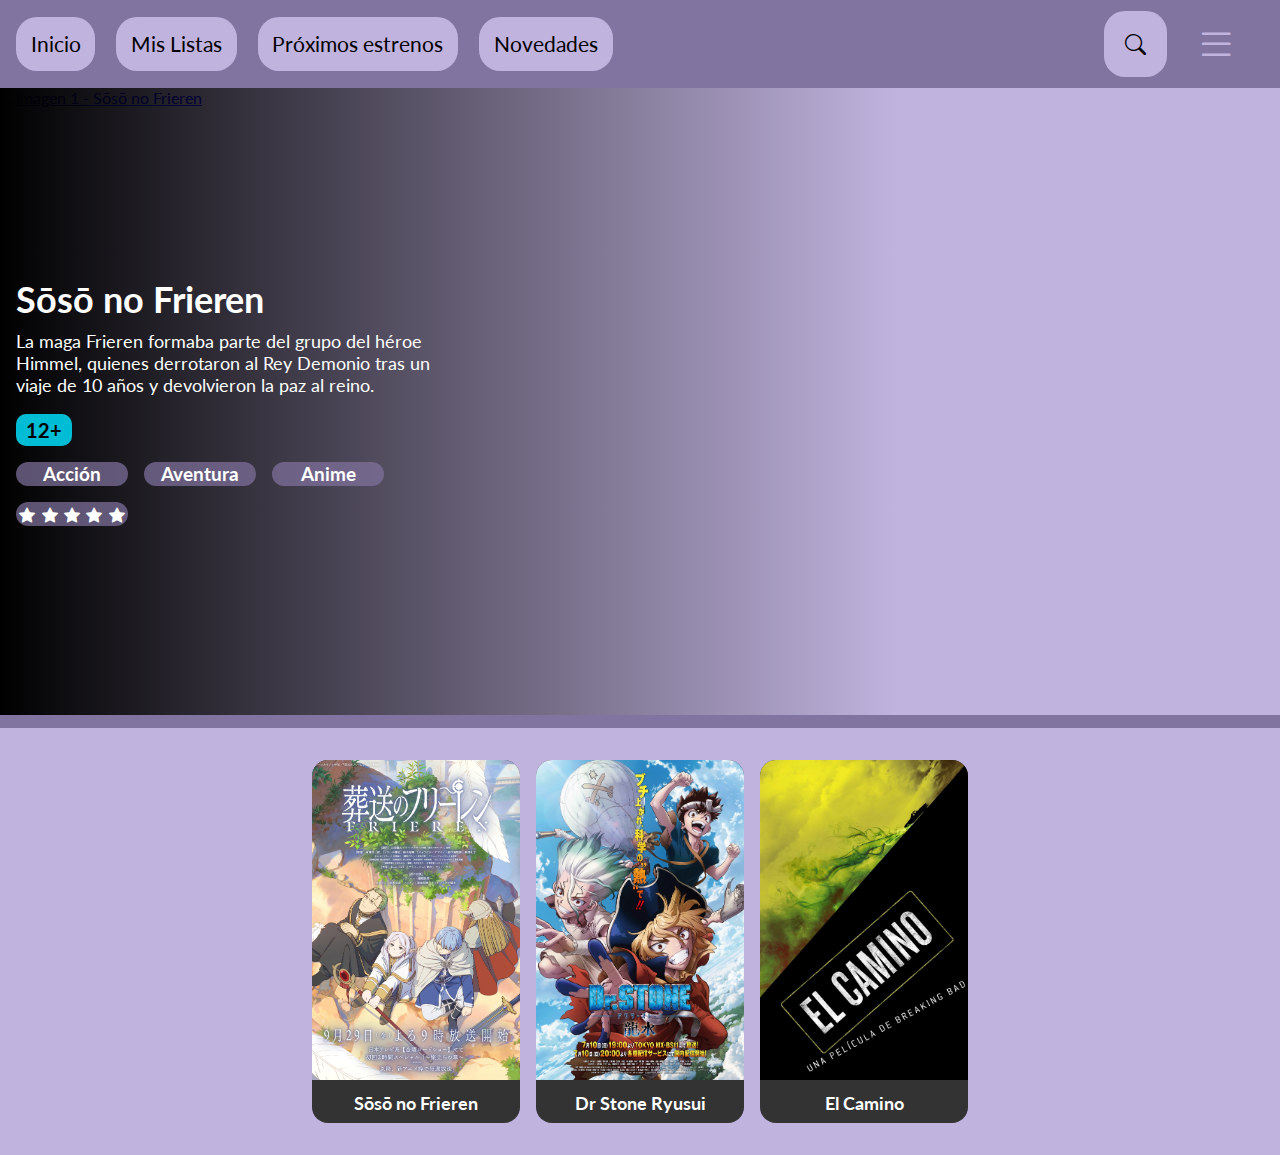
==== index.html @ fdce342e "Ajustes en index y su css. Agregado apartado de info en Detalle" ====
<!DOCTYPE html>
<html lang="en">

<head>
  <meta charset="UTF-8">
  <meta name="viewport" content="width=device-width, initial-scale=1.0">
  <title>AnimePage</title>
  <link rel="stylesheet" type="text/css" href="./css/stylesheet.css" />
  <link rel="preconnect" href="https://fonts.googleapis.com">
  <link rel="preconnect" href="https://fonts.gstatic.com" crossorigin>
  <link
    href="https://fonts.googleapis.com/css2?family=Lato:ital,wght@0,100;0,300;0,400;0,700;0,900;1,100;1,300;1,400;1,700;1,900&display=swap"
    rel="stylesheet">
  <link rel="stylesheet" href="https://cdn.jsdelivr.net/npm/bootstrap-icons@1.11.3/font/bootstrap-icons.min.css">
</head>

<body>
  <header class="borde">
    <section class="Estructura-nav">
      <nav class="nav1">
        <ul>
          <img src="./img/filmakin.png" alt="Logo" class="nav-logo display_icons">
          <li class="display"><a href="./index.html">Inicio</a></li>
          <li class="display"><a href="#">Mis Listas</a></li>
          <li class="display"><a href="#">Próximos estrenos</a></li>
          <li class="display"><a href="#">Novedades</a></li>
          <i class="bi bi-house display_icons"><a href="./index.html"></a></i>
          <i class="bi bi-bookmark-heart-fill display_icons"><a href="#"></a></i>
          <i class="bi bi-calendar-fill display_icons"><a href="#"></a></i>
          <i class="bi bi-bell-fill display_icons"><a href="#"></a></i>
        </ul>
      </nav>
      <nav class="nav2">
        <span class="contenedor-busqueda">
          <button class="display"><i class="bi bi-search"></i></button>
          <input type="search" placeholder="Buscar..." class="dispay">
        </span>
        <div class="menu_desplegable display">
          <button><i class="bi bi-list display"></i></button>
          <ul class="menu_accion">
            <li><a href="./configuracion.html" class="items">Cerrar Sesión</a></li>
          </ul>
        </div>
      </nav>
    </section>
  </header>
  
  <main class="hero">
    <div class="carrusel-contenedor">
      <div class="carrusel">
        <div class="carrusel-objeto">
          <a href="./detalle.html">
            <img src="./img/frieren.jpeg" alt="Imagen 1 - Sōsō no Frieren">
            <div class="carrusel-texto">
              <h2>Sōsō no Frieren</h2>
              <p>La maga Frieren formaba parte del grupo del héroe Himmel, quienes derrotaron al Rey Demonio tras un
                viaje de 10 años y devolvieron la paz al reino.</p>
              <div class="plus_12">
                <h3>12+</h3>
              </div>
              <div class="categoria-bordes">
                <div class="categoria">
                  <h3>Acción</h3>
                </div>
                <div class="categoria">
                  <h3>Aventura</h3>
                </div>
                <div class="categoria">
                  <h3>Anime</h3>
                </div>
              </div>
              <div class="puntaje-bordes">
                <div class="puntaje">
                  <i class="bi bi-star-fill"></i>
                  <i class="bi bi-star-fill"></i>
                  <i class="bi bi-star-fill"></i>
                  <i class="bi bi-star-fill"></i>
                  <i class="bi bi-star-fill"></i>
                </div>
              </div>
            </div>
          </a> 
        </div>
        <div class="carrusel-objeto">
          <img src="./img/drstoneryusui.png" alt="Imagen 2 - Dr Stone Ryusui">
          <div class="carrusel-texto">
            <h2>Dr Stone</h2>
            <p>Tras todo lo ocurrido Senku tiene claro su nuevo objetivo: descubrir qué fue lo que generó el rayo que convirtió a la humanidad en piedra. 
              Para ello tiene que viajar al otro lado del planeta, y con los medios de la nueva era de piedra, solo puede hacerlo con barco. 
              Es hora de buscar a un buen navegante que pueda llevarles hasta su destino.</p>
            <div class="plus_12">
              <h3>12+</h3>
            </div>
            <div class="categoria-bordes">
              <div class="categoria">
                <h3>Comedia</h3>
              </div>
              <div class="categoria">
                <h3>Aventura</h3>
              </div>
              <div class="categoria">
                <h3>Anime</h3>
              </div>
            </div>
            <div class="puntaje-bordes">
              <div class="puntaje">
                <i class="bi bi-star-fill"></i>
                <i class="bi bi-star-fill"></i>
                <i class="bi bi-star-fill"></i>
                <i class="bi bi-star-fill"></i>
                <i class="bi bi-star-fill"></i>
              </div>
            </div>
          </div>
        </div>
        <div class="carrusel-objeto">
          <img src="./img/elcamino.jpg" alt="Imagen 3 - El Camino">
          <div class="carrusel-texto">
            <h2>Breaking Bad: El Camino</h2>
            <p>Un profesor de química con cáncer terminal se asocia con un exalumno suyo para fabricar y vender
              metanfetamina a fin de que su familia no pase apuros económicos.</p>
            <div class="plus_18">
              <h3>18+</h3>
            </div>
            <div class="categoria-bordes">
              <div class="categoria">
                <h3>Acción</h3>
              </div>
              <div class="categoria">
                <h3>Aventura</h3>
              </div>
              <div class="categoria">
                <h3>Drama</h3>
              </div>
            </div>
            <div class="puntaje-bordes">
              <div class="puntaje">
                <i class="bi bi-star-fill"></i>
                <i class="bi bi-star-fill"></i>
                <i class="bi bi-star-fill"></i>
                <i class="bi bi-star-fill"></i>
                <i class="bi bi-star-fill"></i>
              </div>
            </div>
          </div>
        </div>
      </div>
    </div>
  </main>

  <footer class="contenedor-principal">
    <div class="expositor-tarjetas">
      <div class="tarjeta">
        <img src="./img/Sōsō no Frieren Cartelera.png" alt="Sōsō no Frieren">
        <h3>Sōsō no Frieren</h3>
      </div>
      <div class="tarjeta">
        <img src="./img/drstoneryusuicartelera.png" alt="Dr Stone">
        <h3>Dr Stone Ryusui</h3>
      </div>
      <div class="tarjeta">
        <img src="./img/elcaminocartelera.png" alt="El Camino">
        <h3>El Camino</h3>
      </div>
    </div>
  </footer>

</body>

</html>
---- css/stylesheet.css ----
@import url('https://fonts.googleapis.com/css2?family=Lato:ital,wght@0,100;0,300;0,400;0,700;0,900;1,100;1,300;1,400;1,700;1,900&display=swap');

* {
  font-family: "Lato", Arial, Helvetica, sans-serif;
  padding: 0;
  margin: 0;
  box-sizing: border-box;
}

input:focus {
  outline: none;
}

body {
  background-color: #8174A0;
  width: 100%;
}

.display {
  display: all;
}

.display_icons {
  display: none;
}

/*NAVEGADOR*/
nav {
  font-size: 21px;
  display: flex;
  align-items: center;
  justify-content: start;
  width: 100%;
  padding-top: 0.5em;
  padding-bottom: 0.5em;
}

nav div {
  display: flex;
  gap: 0.6em;
}

ul {
  list-style-type: none;
  overflow: hidden;
}

li a {
  border-radius: 1em;
  display: block;
  text-decoration: none;
  color: black;
}

li:hover {
  background-color: #534b67;
}

nav li,
nav span {
  padding: 0.7em;
  background-color: #c0b3de;
  border-radius: 1em;
}

nav span>input {
  font-size: 1em;
  background-color: transparent;
  border: none;
}

nav i {
  font-size: 2em;
  color: #c0b3de;
}

nav span i {
  font-size: 1em;
  color: black;
}

/*SECCIÓN HERO ASIDE*/
section {
  display: flex;
  width: 100%;
}

/* Modelo Grande (Para monitores) */
@media (min-width: 1024px) {

  .contenedor-busqueda {
    display: flex;
    align-items: center;
    width: 3em;
    border-radius: 1em;
    overflow: hidden;
    transition: width 0.4s ease-in-out;
  }

  .contenedor-busqueda:focus-within {
    width: 15em;
  }

  /*Bordes de pagina web*/
  .borde {
    width: 100%;
    padding-left: 1em;
    padding-right: 1em;
  }

  /*Estructura del Nav*/
  .Estructura-nav {
    display: flex;
  }

  .nav-logo {
    height: 3em;
    /* Ajusta la altura según sea necesario */
    margin-right: 0.5em;
    /* Espacio entre la imagen y los enlaces */
    border-radius: 1em;
    /* Bordes curvados para que coincida con los enlaces */
    background-color: rgb(94, 87, 109, 70%);
    /* Fondo para que coincida con los enlaces */
    padding: 0.2em;
    /* Espacio alrededor de la imagen */
    box-shadow: 0 0 5px rgba(0, 0, 0, 0.1);
    /* Sombra para que coincida con los enlaces */
  }

  .nav1 {
    align-items: center;
  }

  .nav1 ul {
    display: flex;
    align-items: center;
    gap: 1em;
  }

  .nav2 {
    justify-content: flex-end;
    gap: 1em;
  }

  .menu_desplegable {
    position: relative;
    display: inline-block;
  }

  /* Ocultar el menú por defecto */
  .menu_accion{
    display: none;
    position: absolute;
    background-color: #534b67;
    border: 1px solid #ccc;
    box-shadow: 0 4px 6px rgba(0, 0, 0, 0.1);
    z-index: 1000;
  }

  /* Mostrar el menú cuando el botón está en hover */
  .menu_desplegable:hover .menu_accion{
    display: block;
  }
  .items {
    display: flex;
    justify-content: center;
    color: black;
    text-decoration: none;
  }
  .bi-palette {
    color: black;
  }


  button {
    font-size: 1em;
    background-color: transparent;
    padding: 0.3em;
    border-radius: 0.5em;
    border: none;
    cursor: pointer;
    margin-right: 1em;
  }

  .hero {
    height: 40em;
  }

  /* Clasificación por edades */

  .plus_12 h3 {
    background-color: #00bcd4 !important;
    /* Aqua un poco más oscuro */
    color: #000;
    border-radius: 0.5em;
    /* Bordes curvados */
    padding: 0.2em 0.5em;
    /* Espacio alrededor del texto */
    display: inline-block;
    /* Para que el fondo se ajuste al texto */
    font-size: clamp(14px, 2vw, 20px);
    /* Texto responsive */
  }

  .plus_18 h3 {
    background-color: #ff0000 !important;
    /* Rojo */
    color: #000;
    border-radius: 0.5em;
    /* Bordes curvados */
    padding: 0.2em 0.5em;
    /* Espacio alrededor del texto */
    display: inline-block;
    /* Para que el fondo se ajuste al texto */
    font-size: clamp(14px, 2vw, 20px);
    /* Texto responsive */
  }

  /* Puntaje en estrellas */
  .puntaje {
    display: flex;
    width: 7em;
    height: 1.5em;
    background-color: rgb(129, 116, 160, 70%);
    justify-content: space-around;
    border-radius: 1em;
    align-items: center;
  }

  .puntaje-bordes {
    padding-top: 1em;
  }

  /* Categorias */

  .categoria {
    display: flex;
    width: 7em;
    height: 1.5em;
    background-color: rgb(129, 116, 160, 70%);
    justify-content: space-around;
    border-radius: 1em;
    align-items: center;
  }

  .categoria-bordes {
    display: flex;
    justify-content: flex-start;
    /* Alinea los elementos al inicio */
    flex-wrap: wrap;
    /* Permite que los elementos se envuelvan a la siguiente línea */
    gap: 1em;
    /* Aumenta el espacio entre los elementos */
    padding-top: 1em;
    width: 25em;
  }

  /* Contenedor del carrusel */
  .carrusel-contenedor {
    width: 100%;
    height: 98%;
    /* Altura del carrusel (ajusta según tus necesidades) */
    overflow: hidden;
    position: relative;
    margin-bottom: 1em;
  }

  .carrusel {
    display: flex;
    position: relative;
    width: 100%;
    /* Ajusta según el número de elementos */
    height: 100%;
    animation: slide 20s infinite;
    /* Duración de la animación */
  }

  .carrusel-objeto {
    flex: 0 0 100%;
    /* Ajusta para mostrar un elemento a la vez */
    width: 100%;
    height: 100%;
    scroll-snap-align: start;
    position: relative;
    background-color: #c0b3de;
  }

  .carrusel-objeto img {
    width: 100%;
    height: 100%;
    object-fit: cover;
    display: block;
  }

  .carrusel-texto {
    position: absolute;
    top: 0;
    left: 0;
    width: 70%;
    height: 100%;
    background: linear-gradient(to right, rgba(0, 0, 0, 8), rgba(0, 0, 0, 0));
    color: white;
    padding: 1em;
    box-sizing: border-box;
    display: flex;
    flex-direction: column;
    justify-content: center;
  }

  .carrusel-texto h2 {
    margin: 0;
    font-size: clamp(20px, 5vw, 36px);
    /* Texto responsive */
  }

  .carrusel-texto p {
    padding-bottom: 1em;
    margin: 0.5em 0 0;
    font-size: clamp(14px, 3vw, 18px);
    /* Texto responsive */
    word-wrap: break-word;
    /* Permite que las palabras largas se dividan */
    text-align: left;
    width: 100%;
    max-width: 50%;
    /* Ajusta el ancho máximo del párrafo */
  }

  /* Animación del carrusel */
  @keyframes slide {
    0% {
      transform: translateX(0%);
    }

    25% {
      transform: translateX(0%);
    }

    33.33% {
      transform: translateX(-100%);
    }

    58.33% {
      transform: translateX(-100%);
    }

    66.66% {
      transform: translateX(-200%);
    }

    91.66% {
      transform: translateX(-200%);
    }

    100% {
      transform: translateX(0%);
    }
  }


  /* Sección de tarjetas */
  .contenedor-principal {
    display: flex;
    flex-direction: column;
    gap: 1em;
    padding: 1em;
    background-color: rgb(192, 179, 222);
    width: 100%;
  }

  .expositor-tarjetas {
    display: flex;
    flex-wrap: wrap;
    gap: 1em;
    padding: 1em;
    justify-content: center;
  }

  /* Estilos para las tarjetas */
  .tarjeta {
    width: 13em;
    background: #333;
    color: white;
    border-radius: 1em;
    overflow: hidden;
    text-align: center;
    transition: transform 0.3s ease;
  }

  .tarjeta img {
    width: 100%;
    height: 20em;
    object-fit: cover;
    /* Ajusta la imagen sin deformarla */
  }

  .tarjeta h3 {
    margin: 0.5em 0;
    font-size: 18px;
  }

  .tarjeta:hover {
    transform: scale(1.05);
    /* Efecto de hover */
  }

}


/* Modelo Mediano (Para tablets en horizontal) */

@media (max-width: 1024px) {

  /*Estructura del Nav*/
  .Estructura-nav {
    position: fixed;
    top: 0;
    left: 0;
    height: 100%;
    width: 3.8em;
    background-color: #8174A0;
    display: flex;
    flex-direction: column;
    align-items: center;
    padding: 0.5em;
    padding-left: 0, 5em;
  }

  .nav-logo {
    height: 3em;
    /* Ajusta la altura según sea necesario */
    margin-right: 0.5em;
    /* Espacio entre la imagen y los enlaces */
    border-radius: 1em;
    /* Bordes curvados para que coincida con los enlaces */
    background-color: rgb(94, 87, 109, 70%);
    /* Fondo para que coincida con los enlaces */
    padding: 0.2em;
    /* Espacio alrededor de la imagen */
    box-shadow: 0 0 5px rgba(0, 0, 0, 0.1);
    /* Sombra para que coincida con los enlaces */
  }

  /*Botones de barra de navegación*/
  /* Quita los botones */
  .display {
    display: none;
  }

  .contenedor-busqueda {
    display: none;
  }

  /* Muestra los iconos */
  .display_icons {
    display: block;
  }

  /* Quita el botón del logo */
  .display_icons:first-child {
    display: none;
  }

  .nav1 ul,
  .nav2 {
    display: flex;
    flex-direction: column;
    align-items: flex-start;
    gap: 1em;
  }

  .nav2 {
    display: flex;
    flex-direction: column;
    height: auto;
  }

  .hero {
    height: 40em;
  }

  /* Clasificación por edades */

  .plus_12 h3 {
    background-color: #00bcd4 !important;
    /* Aqua un poco más oscuro */
    color: #000;
    border-radius: 0.5em;
    /* Bordes curvados */
    padding: 0.2em 0.5em;
    /* Espacio alrededor del texto */
    display: inline-block;
    /* Para que el fondo se ajuste al texto */
    font-size: clamp(14px, 2vw, 20px);
    /* Texto responsive */
  }

  .plus_18 h3 {
    background-color: #ff0000 !important;
    /* Rojo */
    color: #000;
    border-radius: 0.5em;
    /* Bordes curvados */
    padding: 0.2em 0.5em;
    /* Espacio alrededor del texto */
    display: inline-block;
    /* Para que el fondo se ajuste al texto */
    font-size: clamp(14px, 2vw, 20px);
    /* Texto responsive */
  }

  /* Puntaje en estrellas */
  .puntaje {
    display: flex;
    width: 7em;
    height: 1.5em;
    background-color: rgb(129, 116, 160, 70%);
    justify-content: space-around;
    border-radius: 1em;
    align-items: center;
  }

  .puntaje-bordes {
    padding-top: 1em;
  }

  /* Categorias */

  .categoria {
    display: flex;
    width: 7em;
    height: 1.5em;
    background-color: rgb(129, 116, 160, 70%);
    justify-content: space-around;
    border-radius: 1em;
    align-items: center;
  }

  .categoria-bordes {
    display: flex;
    justify-content: flex-start;
    /* Alinea los elementos al inicio */
    flex-wrap: wrap;
    /* Permite que los elementos se envuelvan a la siguiente línea */
    gap: 1em;
    /* Aumenta el espacio entre los elementos */
    padding-top: 1em;
    width: 25em;
  }

  /* Contenedor del carrusel */
  .carrusel-contenedor {
    width: 95%;
    height: 100%;
    /* Altura del carrusel (ajusta según tus necesidades) */
    overflow: hidden;
    position: relative;
    margin-left: 3.8em;
  }

  .carrusel {
    display: flex;
    position: relative;
    width: 100%;
    /* Ajusta según el número de elementos */
    height: 100%;
    animation: slide 20s infinite;
    /* Duración de la animación */
  }

  .carrusel-objeto {
    flex: 0 0 100%;
    /* Ajusta para mostrar un elemento a la vez */
    width: 100%;
    height: 100%;
    scroll-snap-align: start;
    position: relative;
    background-color: #c0b3de;
  }

  .carrusel-objeto img {
    width: 100%;
    height: 100%;
    object-fit: cover;
    display: block;
  }

  .carrusel-texto {
    position: absolute;
    top: 0;
    left: 0;
    width: 70%;
    height: 100%;
    background: linear-gradient(to right, rgba(0, 0, 0, 8), rgba(0, 0, 0, 0));
    color: white;
    padding: 1em;
    box-sizing: border-box;
    display: flex;
    flex-direction: column;
    justify-content: center;
  }

  .carrusel-texto h2 {
    margin: 0;
    font-size: clamp(20px, 5vw, 36px);
    /* Texto responsive */
  }

  .carrusel-texto p {
    padding-bottom: 1em;
    margin: 0.5em 0 0;
    font-size: clamp(14px, 3vw, 18px);
    /* Texto responsive */
    word-wrap: break-word;
    /* Permite que las palabras largas se dividan */
    text-align: left;
    width: 100%;
    max-width: 50%;
    /* Ajusta el ancho máximo del párrafo */
  }

  /* Animación del carrusel */
  @keyframes slide {
    0% {
      transform: translateX(0%);
    }

    25% {
      transform: translateX(0%);
    }

    33.33% {
      transform: translateX(-100%);
    }

    58.33% {
      transform: translateX(-100%);
    }

    66.66% {
      transform: translateX(-200%);
    }

    91.66% {
      transform: translateX(-200%);
    }

    100% {
      transform: translateX(0%);
    }
  }


  /* Sección de tarjetas */
  .contenedor-principal {
    display: flex;
    flex-direction: column;
    gap: 1em;
    padding: 1em;
    background-color: rgb(192, 179, 222);
  }

  .expositor-tarjetas {
    display: flex;
    flex-wrap: wrap;
    gap: 1em;
    padding: 1em;
    justify-content: center;
  }

  /* Estilos para las tarjetas */
  .tarjeta {
    width: 13em;
    background: #333;
    color: white;
    border-radius: 1em;
    overflow: hidden;
    text-align: center;
    transition: transform 0.3s ease;
  }

  .tarjeta img {
    width: 100%;
    height: 20em;
    object-fit: cover;
    /* Ajusta la imagen sin deformarla */
  }

  .tarjeta h3 {
    margin: 0.5em 0;
    font-size: 18px;
  }

  .tarjeta:hover {
    transform: scale(1.05);
    /* Efecto de hover */
  }

}

/* Modelo Normal (Para tablets en vertical) */

@media (max-width: 768px) {

  .borde {
    width: 100%;
    padding-left: 1em;
    padding-right: 1em;
  }

  /*Estructura del Nav*/
  .Estructura-nav {
    position: relative;
    width: 100%;
    display: flex;
    flex-direction: column;
  }

  .contenedor-busqueda {
    display: flex;
    align-items: center;
    width: 3em;
    border-radius: 1em;
    overflow: hidden;
    transition: width 0.4s ease-in-out;
  }

  .contenedor-busqueda:focus-within {
    width: 15em;
  }

  button {
    font-size: 1em;
    background-color: #534b6774;
    padding: 0.4em;
    border-radius: 0.5em;
    border: none;
    cursor: pointer;
    margin-right: 1em;
  }

  .nav-logo {
    height: 3em;
    /* Ajusta la altura según sea necesario */
    margin-right: 0.5em;
    /* Espacio entre la imagen y los enlaces */
    border-radius: 1em;
    /* Bordes curvados para que coincida con los enlaces */
    background-color: rgb(94, 87, 109, 70%);
    /* Fondo para que coincida con los enlaces */
    padding: 0.2em;
    /* Espacio alrededor de la imagen */
    box-shadow: 0 0 5px rgba(0, 0, 0, 0.1);
    /* Sombra para que coincida con los enlaces */
  }

  .nav1 {
    position: fixed;
    bottom: 0;
    left: 0;
    width: 100%;
    background-color: #8174A0;
    z-index: 1000;
    display: flex;
    justify-content: start;
    padding: 0.5em 0;
  }

  .nav1 ul {
    display: flex;
    flex-direction: row;
    margin-left: 1em;
  }

  .nav2 {
    position: fixed;
    top: 0;
    left: 0;
    width: 100%;
    background-color: #8174A0;
    z-index: 1000;
    display: flex;
    flex-direction: row;
    justify-content: start;
    padding: 0.5em 0;
  }

  .nav2 span {
    display: flex;
    align-items: center;
  }
  .menu_desplegable {
    position: relative;
    display: inline-block;
  }

  /* Ocultar el menú por defecto */
  .menu_accion{
    display: none;
    position: absolute;
    background-color: #534b67;
    border: 1px solid #ccc;
    box-shadow: 0 4px 6px rgba(0, 0, 0, 0.1);
    z-index: 1000;
  }

  /* Mostrar el menú cuando el botón está en hover o foco */
  .menu_desplegable:hover .menu_accion{
    display: block;
  }
  .items {
    display: flex;
    justify-content: center;
    color: black;
    text-decoration: none;
  }
  .bi-palette {
    color: black;
  }

  .items:hover {
    color: white;
  }

  /* Ajuste de márgenes para evitar solapamientos */
  .hero,
  .contenedor-principal {
    margin-top: 0em;
    /* Ajustar según altura de nav2 */
    margin-bottom: 0em;
    /* Ajustar según altura de nav1 */
  }

  /* Añade los botones Inicio y Mis Listas */
  .display:nth-child(2) {
    display: block;
  }

  .display:nth-child(3) {
    display: block;
  }

  /* Deshabilita todos los iconos */
  .display_icons {
    display: none;
  }

  /* Se muestra el buscador */
  .nav2 .display {
    display: block;
  }

  /* Cambiar orden de buscador y hamburger list */
  .nav2>span {
    order: 1;
  }

  /* Clasificación por edades */

  .plus_12 h3 {
    background-color: #00bcd4 !important;
    /* Aqua un poco más oscuro */
    color: #000;
    border-radius: 0.5em;
    /* Bordes curvados */
    padding: 0.2em 0.5em;
    /* Espacio alrededor del texto */
    display: inline-block;
    /* Para que el fondo se ajuste al texto */
    font-size: clamp(14px, 2vw, 20px);
    /* Texto responsive */
  }

  .plus_18 h3 {
    background-color: #ff0000 !important;
    /* Rojo */
    color: #000;
    border-radius: 0.5em;
    /* Bordes curvados */
    padding: 0.2em 0.5em;
    /* Espacio alrededor del texto */
    display: inline-block;
    /* Para que el fondo se ajuste al texto */
    font-size: clamp(14px, 2vw, 20px);
    /* Texto responsive */
  }

  /* Puntaje en estrellas */
  .puntaje {
    display: flex;
    width: 7em;
    height: 1.5em;
    background-color: rgb(129, 116, 160, 70%);
    justify-content: space-around;
    border-radius: 1em;
    align-items: center;
  }

  .puntaje-bordes {
    padding-top: 1em;
  }

  /* Categorias */

  .categoria {
    display: flex;
    width: 7em;
    height: 1.5em;
    background-color: rgb(129, 116, 160, 70%);
    justify-content: space-around;
    border-radius: 1em;
    align-items: center;
  }

  .categoria-bordes {
    display: flex;
    justify-content: flex-start;
    /* Alinea los elementos al inicio */
    flex-wrap: wrap;
    /* Permite que los elementos se envuelvan a la siguiente línea */
    gap: 1em;
    /* Aumenta el espacio entre los elementos */
    padding-top: 1em;
    width: 25em;
  }

  /* Contenedor del carrusel */
  .carrusel-contenedor {
    width: 100%;
    height: 100%;
    /* Altura del carrusel (ajusta según tus necesidades) */
    overflow: hidden;
    position: relative;
    margin-left: 0em;
  }

  .carrusel {
    display: flex;
    position: relative;
    width: 100%;
    /* Ajusta según el número de elementos */
    height: 100%;
    animation: slide 20s infinite;
    /* Duración de la animación */
  }

  .carrusel-objeto {
    flex: 0 0 100%;
    /* Ajusta para mostrar un elemento a la vez */
    width: 100%;
    height: 100%;
    scroll-snap-align: start;
    position: relative;
    background-color: #c0b3de;
  }

  .carrusel-objeto img {
    width: 100%;
    height: 100%;
    object-fit: cover;
    display: block;
  }

  .carrusel-texto {
    position: absolute;
    top: 0;
    left: 0;
    width: 70%;
    height: 100%;
    background: linear-gradient(to right, rgba(0, 0, 0, 8), rgba(0, 0, 0, 0));
    color: white;
    padding: 1em;
    box-sizing: border-box;
    display: flex;
    flex-direction: column;
    justify-content: center;
  }

  .carrusel-texto h2 {
    margin: 0;
    font-size: clamp(20px, 5vw, 36px);
    /* Texto responsive */
  }

  .carrusel-texto p {
    padding-bottom: 1em;
    margin: 0.5em 0 0;
    font-size: clamp(14px, 3vw, 18px);
    /* Texto responsive */
    word-wrap: break-word;
    /* Permite que las palabras largas se dividan */
    text-align: left;
    width: 100%;
    max-width: 50%;
    /* Ajusta el ancho máximo del párrafo */
  }

  /* Animación del carrusel */
  @keyframes slide {
    0% {
      transform: translateX(0%);
    }

    25% {
      transform: translateX(0%);
    }

    33.33% {
      transform: translateX(-100%);
    }

    58.33% {
      transform: translateX(-100%);
    }

    66.66% {
      transform: translateX(-200%);
    }

    91.66% {
      transform: translateX(-200%);
    }

    100% {
      transform: translateX(0%);
    }
  }


  /* Sección de tarjetas */
  .contenedor-principal {
    display: flex;
    flex-direction: column;
    gap: 1em;
    padding: 1em;
    background-color: rgb(192, 179, 222);
  }

  .expositor-tarjetas {
    display: flex;
    flex-wrap: wrap;
    gap: 1em;
    padding: 1em;
    justify-content: center;
  }

  /* Estilos para las tarjetas */
  .tarjeta {
    width: 13em;
    background: #333;
    color: white;
    border-radius: 1em;
    overflow: hidden;
    text-align: center;
    transition: transform 0.3s ease;
  }

  .tarjeta img {
    width: 100%;
    height: 20em;
    object-fit: cover;
    /* Ajusta la imagen sin deformarla */
  }

  .tarjeta h3 {
    margin: 0.5em 0;
    font-size: 18px;
  }

  .tarjeta:hover {
    transform: scale(1.05);
    /* Efecto de hover */
  }

}

/* Modelo Compacto (Para moviles) */

@media (max-width: 480px) {

  .borde {
    width: 100%;
    padding-left: 0em;
    padding-right: 0em;
    padding-top: 0em;
  }

  nav {
    padding: 1em;
  }

  .display {
    display: none;
  }

  .Estructura-nav>.nav1 {
    display: none;
  }

  .nav2 {
    position: fixed;
    bottom: 0%;
    left: 0;
    top: auto;
    height: auto;
    width: 100%;
    z-index: 1000;
    display: flex;
    padding: 0.5em 0;
  }

  .bajar_menu {
    bottom: 100%;
  }

  /* Sección de tarjetas */
  .contenedor-principal {
    display: flex;
    flex-direction: column;
    gap: 0.6em;
    padding: 1em;
    background-color: rgb(192, 179, 222);
  }

  .expositor-tarjetas {
    display: flex;
    flex-wrap: wrap;
    gap: 1em;
    padding: 1em;
    justify-content: center;
  }

  /* Estilos para las tarjetas */
  .tarjeta {
    width: 10em;
    background: #333;
    color: white;
    border-radius: 1em;
    overflow: hidden;
    text-align: center;
    transition: transform 0.3s ease;
  }

  .tarjeta img {
    width: 100%;
    height: 12em;
    object-fit: cover;
    /* Ajusta la imagen sin deformarla */
  }

  .tarjeta h3 {
    margin: 0.5em 0;
    font-size: 18px;
  }
}
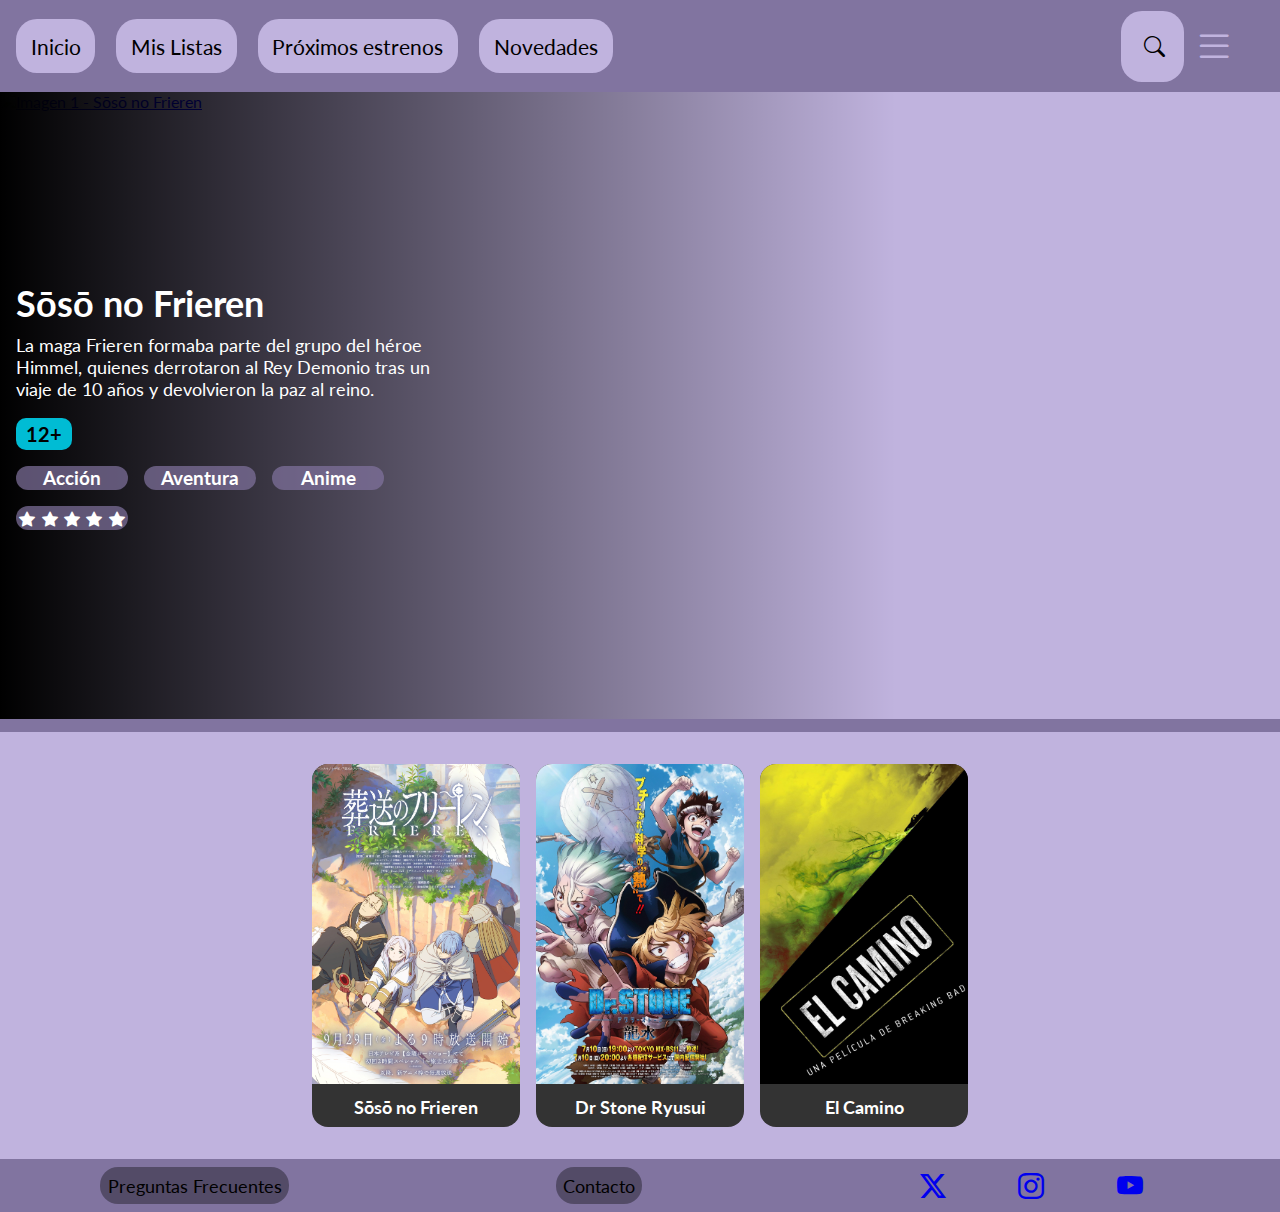
==== commit 7483832f: "Color en variables aplicado, ajustes en tamaños de tarjetas y footer añadido" ====
--- a/index.html
+++ b/index.html
@@ -12,6 +12,7 @@
     href="https://fonts.googleapis.com/css2?family=Lato:ital,wght@0,100;0,300;0,400;0,700;0,900;1,100;1,300;1,400;1,700;1,900&display=swap"
     rel="stylesheet">
   <link rel="stylesheet" href="https://cdn.jsdelivr.net/npm/bootstrap-icons@1.11.3/font/bootstrap-icons.min.css">
+  <link rel="stylesheet" href="./css/color_define.css">
 </head>
 
 <body>
@@ -39,12 +40,13 @@
           <button><i class="bi bi-list display"></i></button>
           <ul class="menu_accion">
             <li><a href="./configuracion.html" class="items">Cerrar Sesión</a></li>
+            </li>
           </ul>
         </div>
       </nav>
     </section>
   </header>
-  
+
   <main class="hero">
     <div class="carrusel-contenedor">
       <div class="carrusel">
@@ -79,14 +81,16 @@
                 </div>
               </div>
             </div>
-          </a> 
+          </a>
         </div>
         <div class="carrusel-objeto">
           <img src="./img/drstoneryusui.png" alt="Imagen 2 - Dr Stone Ryusui">
           <div class="carrusel-texto">
             <h2>Dr Stone</h2>
-            <p>Tras todo lo ocurrido Senku tiene claro su nuevo objetivo: descubrir qué fue lo que generó el rayo que convirtió a la humanidad en piedra. 
-              Para ello tiene que viajar al otro lado del planeta, y con los medios de la nueva era de piedra, solo puede hacerlo con barco. 
+            <p>Tras todo lo ocurrido Senku tiene claro su nuevo objetivo: descubrir qué fue lo que generó el rayo que
+              convirtió a la humanidad en piedra.
+              Para ello tiene que viajar al otro lado del planeta, y con los medios de la nueva era de piedra, solo
+              puede hacerlo con barco.
               Es hora de buscar a un buen navegante que pueda llevarles hasta su destino.</p>
             <div class="plus_12">
               <h3>12+</h3>
@@ -148,7 +152,7 @@
     </div>
   </main>
 
-  <footer class="contenedor-principal">
+  <section class="contenedor-principal">
     <div class="expositor-tarjetas">
       <div class="tarjeta">
         <img src="./img/Sōsō no Frieren Cartelera.png" alt="Sōsō no Frieren">
@@ -163,8 +167,28 @@
         <h3>El Camino</h3>
       </div>
     </div>
+  </section>
+  <footer class="pie">
+    <div>
+      <button class="info" >Preguntas Frecuentes</button>
+    </div>
+    <div>
+      <button  class="info">
+        Contacto
+      </button>
+    </div>
+    <div class="redes">
+      <div>
+        <button><a href="https://x.com/?lang=es"><i class="bi bi-twitter-x"></i></a></button>
+      </div>
+      <div>
+        <button><a href="https://www.instagram.com/"><i class="bi bi-instagram"></i></a></button>
+      </div>
+      <div>
+        <button><a href="https://www.youtube.com"><i class="bi bi-youtube"></a></i></button>
+      </div>
+    </div>
   </footer>
-
 </body>
 
 </html>--- a/css/stylesheet.css
+++ b/css/stylesheet.css
@@ -12,7 +12,7 @@
 }
 
 body {
-  background-color: #8174A0;
+  background-color: var(--color_main);
   width: 100%;
 }
 
@@ -53,13 +53,13 @@
 }
 
 li:hover {
-  background-color: #534b67;
+  background-color: var(--color_mainDark);
 }
 
 nav li,
 nav span {
   padding: 0.7em;
-  background-color: #c0b3de;
+  background-color: var(--color_second);
   border-radius: 1em;
 }
 
@@ -71,7 +71,7 @@
 
 nav i {
   font-size: 2em;
-  color: #c0b3de;
+  color: var(--color_second);
 }
 
 nav span i {
@@ -85,6 +85,15 @@
   width: 100%;
 }
 
+.nav-logo {
+  height: 3em;
+  margin-right: 0.5em;
+  border-radius: 1em;
+  background-color: #5e576db3;
+  padding: 0.2em;
+  box-shadow: 0 0 5px rgba(0, 0, 0, 0.1);
+}
+
 /* Modelo Grande (Para monitores) */
 @media (min-width: 1024px) {
 
@@ -113,23 +122,9 @@
     display: flex;
   }
 
-  .nav-logo {
-    height: 3em;
-    /* Ajusta la altura según sea necesario */
-    margin-right: 0.5em;
-    /* Espacio entre la imagen y los enlaces */
-    border-radius: 1em;
-    /* Bordes curvados para que coincida con los enlaces */
-    background-color: rgb(94, 87, 109, 70%);
-    /* Fondo para que coincida con los enlaces */
-    padding: 0.2em;
-    /* Espacio alrededor de la imagen */
-    box-shadow: 0 0 5px rgba(0, 0, 0, 0.1);
-    /* Sombra para que coincida con los enlaces */
-  }
-
   .nav1 {
     align-items: center;
+    white-space: nowrap;
   }
 
   .nav1 ul {
@@ -140,7 +135,6 @@
 
   .nav2 {
     justify-content: flex-end;
-    gap: 1em;
   }
 
   .menu_desplegable {
@@ -149,25 +143,27 @@
   }
 
   /* Ocultar el menú por defecto */
-  .menu_accion{
+  .menu_accion {
     display: none;
     position: absolute;
-    background-color: #534b67;
+    background-color: var(--color_mainDark);
     border: 1px solid #ccc;
     box-shadow: 0 4px 6px rgba(0, 0, 0, 0.1);
     z-index: 1000;
   }
 
   /* Mostrar el menú cuando el botón está en hover */
-  .menu_desplegable:hover .menu_accion{
+  .menu_desplegable:hover .menu_accion {
     display: block;
   }
+
   .items {
     display: flex;
     justify-content: center;
     color: black;
     text-decoration: none;
   }
+
   .bi-palette {
     color: black;
   }
@@ -176,7 +172,7 @@
   button {
     font-size: 1em;
     background-color: transparent;
-    padding: 0.3em;
+    padding: 0.4em;
     border-radius: 0.5em;
     border: none;
     cursor: pointer;
@@ -190,29 +186,21 @@
   /* Clasificación por edades */
 
   .plus_12 h3 {
-    background-color: #00bcd4 !important;
-    /* Aqua un poco más oscuro */
-    color: #000;
+    background-color: var(--color_12) !important;
+    color: black;
     border-radius: 0.5em;
-    /* Bordes curvados */
     padding: 0.2em 0.5em;
-    /* Espacio alrededor del texto */
     display: inline-block;
-    /* Para que el fondo se ajuste al texto */
     font-size: clamp(14px, 2vw, 20px);
     /* Texto responsive */
   }
 
   .plus_18 h3 {
-    background-color: #ff0000 !important;
-    /* Rojo */
-    color: #000;
+    background-color: var(--color_18) !important;
+    color: black;
     border-radius: 0.5em;
-    /* Bordes curvados */
     padding: 0.2em 0.5em;
-    /* Espacio alrededor del texto */
     display: inline-block;
-    /* Para que el fondo se ajuste al texto */
     font-size: clamp(14px, 2vw, 20px);
     /* Texto responsive */
   }
@@ -222,7 +210,7 @@
     display: flex;
     width: 7em;
     height: 1.5em;
-    background-color: rgb(129, 116, 160, 70%);
+    background-color: var(--color_mainTrans);
     justify-content: space-around;
     border-radius: 1em;
     align-items: center;
@@ -238,7 +226,7 @@
     display: flex;
     width: 7em;
     height: 1.5em;
-    background-color: rgb(129, 116, 160, 70%);
+    background-color: var(--color_mainTrans);
     justify-content: space-around;
     border-radius: 1em;
     align-items: center;
@@ -247,11 +235,8 @@
   .categoria-bordes {
     display: flex;
     justify-content: flex-start;
-    /* Alinea los elementos al inicio */
     flex-wrap: wrap;
-    /* Permite que los elementos se envuelvan a la siguiente línea */
     gap: 1em;
-    /* Aumenta el espacio entre los elementos */
     padding-top: 1em;
     width: 25em;
   }
@@ -260,7 +245,6 @@
   .carrusel-contenedor {
     width: 100%;
     height: 98%;
-    /* Altura del carrusel (ajusta según tus necesidades) */
     overflow: hidden;
     position: relative;
     margin-bottom: 1em;
@@ -270,7 +254,6 @@
     display: flex;
     position: relative;
     width: 100%;
-    /* Ajusta según el número de elementos */
     height: 100%;
     animation: slide 20s infinite;
     /* Duración de la animación */
@@ -365,7 +348,7 @@
     flex-direction: column;
     gap: 1em;
     padding: 1em;
-    background-color: rgb(192, 179, 222);
+    background-color: var(--color_second);
     width: 100%;
   }
 
@@ -380,7 +363,7 @@
   /* Estilos para las tarjetas */
   .tarjeta {
     width: 13em;
-    background: #333;
+    background: var(--color_lightDark);
     color: white;
     border-radius: 1em;
     overflow: hidden;
@@ -405,8 +388,40 @@
     /* Efecto de hover */
   }
 
-}
-
+  .pie {
+    display: flex;
+    gap: 3em;
+    justify-content: space-around;
+    align-items: center;
+  }
+
+  .info {
+    font-size: 18px;
+    background-color: var(--color_mainDark);
+    border-radius: 1em;
+  }
+
+  .info:hover {
+    background-color: white;
+  }
+
+  .redes {
+    display: flex;
+    justify-content: center;
+    align-items: center;
+    font-size: 26px;
+    gap: 1em;
+    text-decoration: none;
+  }
+
+  .redes a:visited {
+    color: black;
+  }
+
+  .redes a:hover {
+    color: white;
+  }
+}
 
 /* Modelo Mediano (Para tablets en horizontal) */
 
@@ -427,20 +442,6 @@
     padding-left: 0, 5em;
   }
 
-  .nav-logo {
-    height: 3em;
-    /* Ajusta la altura según sea necesario */
-    margin-right: 0.5em;
-    /* Espacio entre la imagen y los enlaces */
-    border-radius: 1em;
-    /* Bordes curvados para que coincida con los enlaces */
-    background-color: rgb(94, 87, 109, 70%);
-    /* Fondo para que coincida con los enlaces */
-    padding: 0.2em;
-    /* Espacio alrededor de la imagen */
-    box-shadow: 0 0 5px rgba(0, 0, 0, 0.1);
-    /* Sombra para que coincida con los enlaces */
-  }
 
   /*Botones de barra de navegación*/
   /* Quita los botones */
@@ -483,31 +484,21 @@
   /* Clasificación por edades */
 
   .plus_12 h3 {
-    background-color: #00bcd4 !important;
-    /* Aqua un poco más oscuro */
-    color: #000;
+    background-color: var(--color_12) !important;
+    color: black;
     border-radius: 0.5em;
-    /* Bordes curvados */
     padding: 0.2em 0.5em;
-    /* Espacio alrededor del texto */
     display: inline-block;
-    /* Para que el fondo se ajuste al texto */
     font-size: clamp(14px, 2vw, 20px);
-    /* Texto responsive */
   }
 
   .plus_18 h3 {
-    background-color: #ff0000 !important;
-    /* Rojo */
-    color: #000;
+    background-color: var(--color_18) !important;
+    color: black;
     border-radius: 0.5em;
-    /* Bordes curvados */
     padding: 0.2em 0.5em;
-    /* Espacio alrededor del texto */
     display: inline-block;
-    /* Para que el fondo se ajuste al texto */
     font-size: clamp(14px, 2vw, 20px);
-    /* Texto responsive */
   }
 
   /* Puntaje en estrellas */
@@ -515,7 +506,7 @@
     display: flex;
     width: 7em;
     height: 1.5em;
-    background-color: rgb(129, 116, 160, 70%);
+    background-color: var(--color_mainTrans);
     justify-content: space-around;
     border-radius: 1em;
     align-items: center;
@@ -525,26 +516,23 @@
     padding-top: 1em;
   }
 
-  /* Categorias */
-
+  /* Categorias de las películas y series, ranking, tipo de contenido, etc */
   .categoria {
     display: flex;
     width: 7em;
     height: 1.5em;
-    background-color: rgb(129, 116, 160, 70%);
+    background-color: var(--color_mainTrans);
     justify-content: space-around;
     border-radius: 1em;
     align-items: center;
   }
 
+  /* Espaciados de las categorías de las series/películas */
   .categoria-bordes {
     display: flex;
     justify-content: flex-start;
-    /* Alinea los elementos al inicio */
     flex-wrap: wrap;
-    /* Permite que los elementos se envuelvan a la siguiente línea */
     gap: 1em;
-    /* Aumenta el espacio entre los elementos */
     padding-top: 1em;
     width: 25em;
   }
@@ -553,7 +541,6 @@
   .carrusel-contenedor {
     width: 95%;
     height: 100%;
-    /* Altura del carrusel (ajusta según tus necesidades) */
     overflow: hidden;
     position: relative;
     margin-left: 3.8em;
@@ -563,20 +550,19 @@
     display: flex;
     position: relative;
     width: 100%;
-    /* Ajusta según el número de elementos */
     height: 100%;
     animation: slide 20s infinite;
     /* Duración de la animación */
   }
 
+  /* Las imagenes que hay en el carruel */
   .carrusel-objeto {
     flex: 0 0 100%;
-    /* Ajusta para mostrar un elemento a la vez */
     width: 100%;
     height: 100%;
     scroll-snap-align: start;
     position: relative;
-    background-color: #c0b3de;
+    background-color: var(--color_second);
   }
 
   .carrusel-objeto img {
@@ -586,6 +572,7 @@
     display: block;
   }
 
+  /* Margenes y texto del carrusel */
   .carrusel-texto {
     position: absolute;
     top: 0;
@@ -601,6 +588,7 @@
     justify-content: center;
   }
 
+  /* Descripcion de la película */
   .carrusel-texto h2 {
     margin: 0;
     font-size: clamp(20px, 5vw, 36px);
@@ -613,11 +601,9 @@
     font-size: clamp(14px, 3vw, 18px);
     /* Texto responsive */
     word-wrap: break-word;
-    /* Permite que las palabras largas se dividan */
     text-align: left;
     width: 100%;
     max-width: 50%;
-    /* Ajusta el ancho máximo del párrafo */
   }
 
   /* Animación del carrusel */
@@ -658,7 +644,7 @@
     flex-direction: column;
     gap: 1em;
     padding: 1em;
-    background-color: rgb(192, 179, 222);
+    background-color: var(--color_second);
   }
 
   .expositor-tarjetas {
@@ -671,8 +657,8 @@
 
   /* Estilos para las tarjetas */
   .tarjeta {
-    width: 13em;
-    background: #333;
+    width: 9em;
+    background: var(--color_lightDark);
     color: white;
     border-radius: 1em;
     overflow: hidden;
@@ -682,34 +668,73 @@
 
   .tarjeta img {
     width: 100%;
-    height: 20em;
+    height: 16em;
     object-fit: cover;
     /* Ajusta la imagen sin deformarla */
   }
 
   .tarjeta h3 {
     margin: 0.5em 0;
-    font-size: 18px;
-  }
+    font-size: 16px;
+  }
+
 
   .tarjeta:hover {
     transform: scale(1.05);
     /* Efecto de hover */
   }
 
+  .pie {
+    display: flex;
+    gap: 3em;
+    justify-content: space-around;
+    align-items: center;
+    padding-top: 1em;
+    padding-left: 1em;
+  }
+
+  .info {
+    font-size: 18px;
+    background-color: var(--color_mainDark);
+    border-radius: 1em;
+    padding: 0.5em;
+  }
+
+  .info:hover {
+    background-color: white;
+  }
+
+  .redes {
+    display: flex;
+    justify-content: center;
+    align-items: center;
+    font-size: 20px;
+    gap: 1em;
+    text-decoration: none;
+  }
+
+  .redes a:visited {
+    color: black;
+  }
+
+  .redes a:hover {
+    color: white;
+  }
+
+  button {
+    background-color: transparent;
+    border: none;
+    font-size: 20px;
+  }
+
+
 }
 
 /* Modelo Normal (Para tablets en vertical) */
 
 @media (max-width: 768px) {
 
-  .borde {
-    width: 100%;
-    padding-left: 1em;
-    padding-right: 1em;
-  }
-
-  /*Estructura del Nav*/
+  /*Estructura del Nav restablecido*/
   .Estructura-nav {
     position: relative;
     width: 100%;
@@ -732,7 +757,7 @@
 
   button {
     font-size: 1em;
-    background-color: #534b6774;
+    background-color: var(--color_mainDarkTrans);
     padding: 0.4em;
     border-radius: 0.5em;
     border: none;
@@ -740,27 +765,12 @@
     margin-right: 1em;
   }
 
-  .nav-logo {
-    height: 3em;
-    /* Ajusta la altura según sea necesario */
-    margin-right: 0.5em;
-    /* Espacio entre la imagen y los enlaces */
-    border-radius: 1em;
-    /* Bordes curvados para que coincida con los enlaces */
-    background-color: rgb(94, 87, 109, 70%);
-    /* Fondo para que coincida con los enlaces */
-    padding: 0.2em;
-    /* Espacio alrededor de la imagen */
-    box-shadow: 0 0 5px rgba(0, 0, 0, 0.1);
-    /* Sombra para que coincida con los enlaces */
-  }
-
   .nav1 {
     position: fixed;
     bottom: 0;
     left: 0;
     width: 100%;
-    background-color: #8174A0;
+    background-color: var(--color_main);
     z-index: 1000;
     display: flex;
     justify-content: start;
@@ -778,7 +788,7 @@
     top: 0;
     left: 0;
     width: 100%;
-    background-color: #8174A0;
+    background-color: var(--color_main);
     z-index: 1000;
     display: flex;
     flex-direction: row;
@@ -796,27 +806,18 @@
   }
 
   /* Ocultar el menú por defecto */
-  .menu_accion{
+  .menu_accion {
     display: none;
     position: absolute;
-    background-color: #534b67;
-    border: 1px solid #ccc;
+    background-color: var(--color_mainDark);
+    border: 1px solid white;
     box-shadow: 0 4px 6px rgba(0, 0, 0, 0.1);
     z-index: 1000;
   }
 
   /* Mostrar el menú cuando el botón está en hover o foco */
-  .menu_desplegable:hover .menu_accion{
+  .menu_desplegable:hover .menu_accion {
     display: block;
-  }
-  .items {
-    display: flex;
-    justify-content: center;
-    color: black;
-    text-decoration: none;
-  }
-  .bi-palette {
-    color: black;
   }
 
   .items:hover {
@@ -856,221 +857,25 @@
     order: 1;
   }
 
-  /* Clasificación por edades */
-
-  .plus_12 h3 {
-    background-color: #00bcd4 !important;
-    /* Aqua un poco más oscuro */
-    color: #000;
-    border-radius: 0.5em;
-    /* Bordes curvados */
-    padding: 0.2em 0.5em;
-    /* Espacio alrededor del texto */
-    display: inline-block;
-    /* Para que el fondo se ajuste al texto */
-    font-size: clamp(14px, 2vw, 20px);
-    /* Texto responsive */
-  }
-
-  .plus_18 h3 {
-    background-color: #ff0000 !important;
-    /* Rojo */
-    color: #000;
-    border-radius: 0.5em;
-    /* Bordes curvados */
-    padding: 0.2em 0.5em;
-    /* Espacio alrededor del texto */
-    display: inline-block;
-    /* Para que el fondo se ajuste al texto */
-    font-size: clamp(14px, 2vw, 20px);
-    /* Texto responsive */
-  }
-
-  /* Puntaje en estrellas */
+  /* Estrellas más pequeñas */
   .puntaje {
-    display: flex;
-    width: 7em;
-    height: 1.5em;
-    background-color: rgb(129, 116, 160, 70%);
-    justify-content: space-around;
-    border-radius: 1em;
-    align-items: center;
-  }
-
-  .puntaje-bordes {
-    padding-top: 1em;
-  }
-
-  /* Categorias */
-
-  .categoria {
-    display: flex;
-    width: 7em;
-    height: 1.5em;
-    background-color: rgb(129, 116, 160, 70%);
-    justify-content: space-around;
-    border-radius: 1em;
-    align-items: center;
-  }
-
-  .categoria-bordes {
-    display: flex;
-    justify-content: flex-start;
-    /* Alinea los elementos al inicio */
-    flex-wrap: wrap;
-    /* Permite que los elementos se envuelvan a la siguiente línea */
-    gap: 1em;
-    /* Aumenta el espacio entre los elementos */
-    padding-top: 1em;
-    width: 25em;
-  }
-
-  /* Contenedor del carrusel */
+    font-size: 14px;
+  }
+
+  /* Contenedor del carrusel corregido */
   .carrusel-contenedor {
     width: 100%;
     height: 100%;
-    /* Altura del carrusel (ajusta según tus necesidades) */
-    overflow: hidden;
-    position: relative;
     margin-left: 0em;
-  }
-
-  .carrusel {
-    display: flex;
-    position: relative;
-    width: 100%;
-    /* Ajusta según el número de elementos */
-    height: 100%;
-    animation: slide 20s infinite;
-    /* Duración de la animación */
-  }
-
-  .carrusel-objeto {
-    flex: 0 0 100%;
-    /* Ajusta para mostrar un elemento a la vez */
-    width: 100%;
-    height: 100%;
-    scroll-snap-align: start;
-    position: relative;
-    background-color: #c0b3de;
-  }
-
-  .carrusel-objeto img {
-    width: 100%;
-    height: 100%;
-    object-fit: cover;
-    display: block;
-  }
-
-  .carrusel-texto {
-    position: absolute;
-    top: 0;
-    left: 0;
-    width: 70%;
-    height: 100%;
-    background: linear-gradient(to right, rgba(0, 0, 0, 8), rgba(0, 0, 0, 0));
-    color: white;
-    padding: 1em;
-    box-sizing: border-box;
-    display: flex;
-    flex-direction: column;
-    justify-content: center;
   }
 
   .carrusel-texto h2 {
     margin: 0;
     font-size: clamp(20px, 5vw, 36px);
-    /* Texto responsive */
-  }
-
-  .carrusel-texto p {
-    padding-bottom: 1em;
-    margin: 0.5em 0 0;
-    font-size: clamp(14px, 3vw, 18px);
-    /* Texto responsive */
-    word-wrap: break-word;
-    /* Permite que las palabras largas se dividan */
-    text-align: left;
-    width: 100%;
-    max-width: 50%;
-    /* Ajusta el ancho máximo del párrafo */
-  }
-
-  /* Animación del carrusel */
-  @keyframes slide {
-    0% {
-      transform: translateX(0%);
-    }
-
-    25% {
-      transform: translateX(0%);
-    }
-
-    33.33% {
-      transform: translateX(-100%);
-    }
-
-    58.33% {
-      transform: translateX(-100%);
-    }
-
-    66.66% {
-      transform: translateX(-200%);
-    }
-
-    91.66% {
-      transform: translateX(-200%);
-    }
-
-    100% {
-      transform: translateX(0%);
-    }
-  }
-
-
-  /* Sección de tarjetas */
-  .contenedor-principal {
-    display: flex;
-    flex-direction: column;
-    gap: 1em;
-    padding: 1em;
-    background-color: rgb(192, 179, 222);
-  }
-
-  .expositor-tarjetas {
-    display: flex;
-    flex-wrap: wrap;
-    gap: 1em;
-    padding: 1em;
-    justify-content: center;
-  }
-
-  /* Estilos para las tarjetas */
-  .tarjeta {
-    width: 13em;
-    background: #333;
-    color: white;
-    border-radius: 1em;
-    overflow: hidden;
-    text-align: center;
-    transition: transform 0.3s ease;
-  }
-
-  .tarjeta img {
-    width: 100%;
-    height: 20em;
-    object-fit: cover;
-    /* Ajusta la imagen sin deformarla */
-  }
-
-  .tarjeta h3 {
-    margin: 0.5em 0;
-    font-size: 18px;
-  }
-
-  .tarjeta:hover {
-    transform: scale(1.05);
-    /* Efecto de hover */
+  }
+  /* Desactivar la seccion de redes y ayuda */
+  .pie {
+    display: none;
   }
 
 }
@@ -1109,48 +914,26 @@
     display: flex;
     padding: 0.5em 0;
   }
-
-  .bajar_menu {
+  /* Para que el hamburger list, para que aparezca arriba y no abajo*/
+  .menu_accion {
     bottom: 100%;
-  }
-
-  /* Sección de tarjetas */
-  .contenedor-principal {
-    display: flex;
-    flex-direction: column;
-    gap: 0.6em;
-    padding: 1em;
-    background-color: rgb(192, 179, 222);
-  }
-
-  .expositor-tarjetas {
-    display: flex;
-    flex-wrap: wrap;
-    gap: 1em;
-    padding: 1em;
-    justify-content: center;
   }
 
   /* Estilos para las tarjetas */
   .tarjeta {
-    width: 10em;
-    background: #333;
-    color: white;
-    border-radius: 1em;
-    overflow: hidden;
-    text-align: center;
-    transition: transform 0.3s ease;
+    width: 6em;
   }
 
   .tarjeta img {
-    width: 100%;
     height: 12em;
-    object-fit: cover;
-    /* Ajusta la imagen sin deformarla */
   }
 
   .tarjeta h3 {
-    margin: 0.5em 0;
-    font-size: 18px;
-  }
+    font-size: 12px;
+  }
+
+  .pie {
+    display: none;
+  }
+
 }--- a/css/color_define.css
+++ b/css/color_define.css
@@ -0,0 +1,10 @@
+:root {
+    --color_main: #8174A0;
+    --color_second: #c0b3de;
+    --color_mainDark: #534b67;
+    --color_12: #00bcd4;
+    --color_mainTrans: #8174a0b3;
+    --color_lightDark: #333333;
+    --color_18: #FF0000;
+    --color_mainDarkTrans: #534b6774;
+}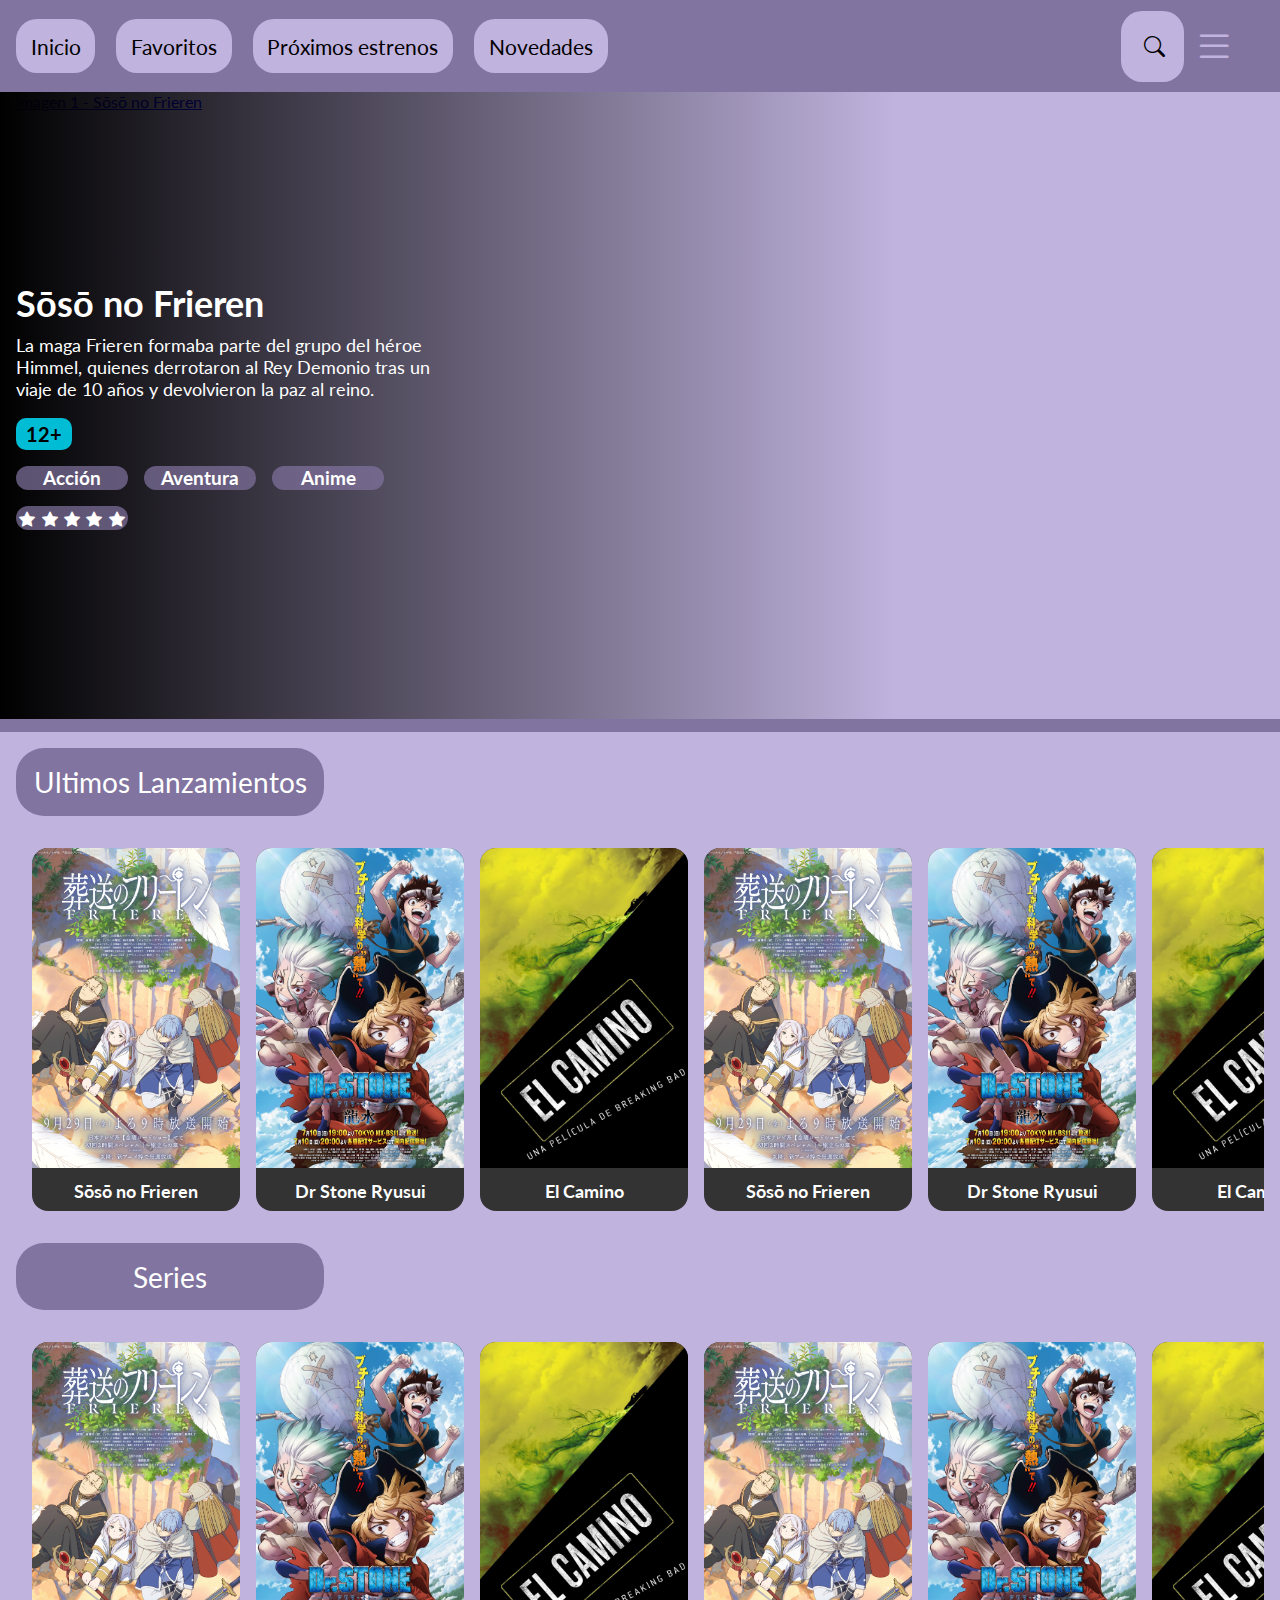
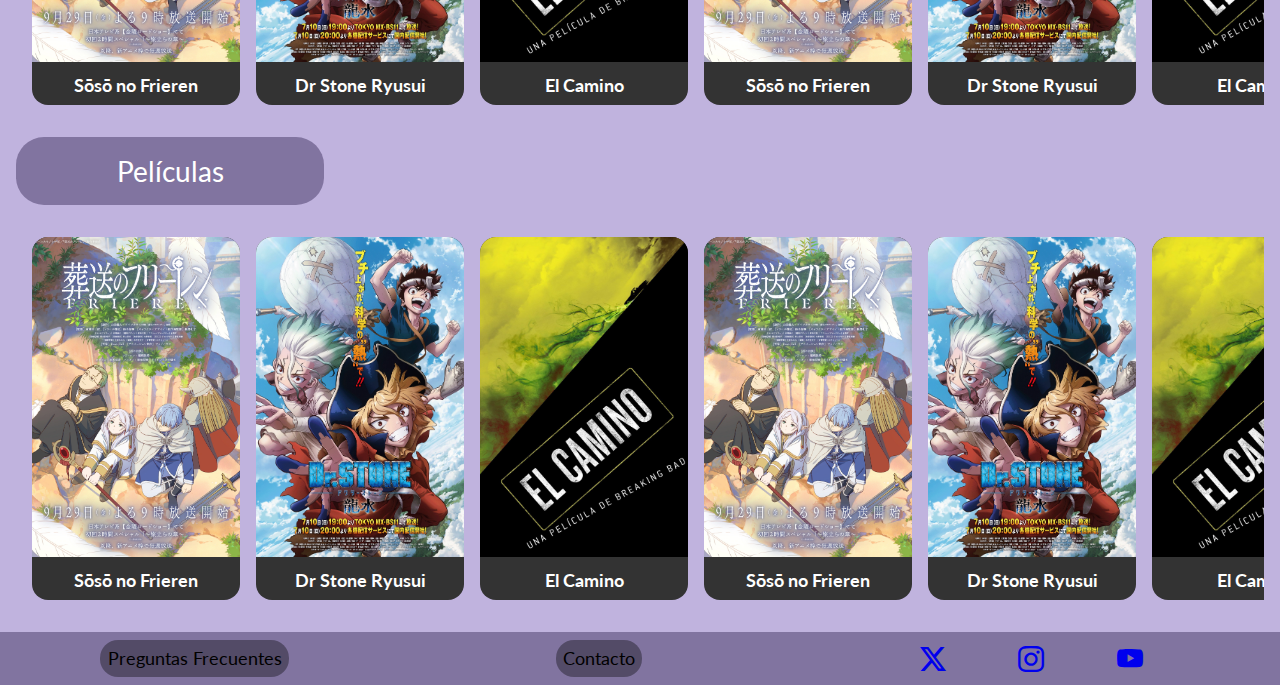
==== commit 7144feac: "Scroll bar para las peliculas y series multiples" ====
--- a/index.html
+++ b/index.html
@@ -22,7 +22,7 @@
         <ul>
           <img src="./img/filmakin.png" alt="Logo" class="nav-logo display_icons">
           <li class="display"><a href="./index.html">Inicio</a></li>
-          <li class="display"><a href="#">Mis Listas</a></li>
+          <li class="display"><a href="#">Favoritos</a></li>
           <li class="display"><a href="#">Próximos estrenos</a></li>
           <li class="display"><a href="#">Novedades</a></li>
           <i class="bi bi-house display_icons"><a href="./index.html"></a></i>
@@ -153,6 +153,9 @@
   </main>
 
   <section class="contenedor-principal">
+    <div class="listado_espacio">
+      <div class="listado">Ultimos Lanzamientos</div>
+    </div>
     <div class="expositor-tarjetas">
       <div class="tarjeta">
         <img src="./img/Sōsō no Frieren Cartelera.png" alt="Sōsō no Frieren">
@@ -166,14 +169,97 @@
         <img src="./img/elcaminocartelera.png" alt="El Camino">
         <h3>El Camino</h3>
       </div>
-    </div>
+      <div class="tarjeta">
+        <img src="./img/Sōsō no Frieren Cartelera.png" alt="Sōsō no Frieren">
+        <h3>Sōsō no Frieren</h3>
+      </div>
+      <div class="tarjeta">
+        <img src="./img/drstoneryusuicartelera.png" alt="Dr Stone">
+        <h3>Dr Stone Ryusui</h3>
+      </div>
+      <div class="tarjeta">
+        <img src="./img/elcaminocartelera.png" alt="El Camino">
+        <h3>El Camino</h3>
+      </div>
+      <div class="tarjeta">
+        <img src="./img/Sōsō no Frieren Cartelera.png" alt="Sōsō no Frieren">
+        <h3>Sōsō no Frieren</h3>
+      </div>
+      <div class="tarjeta">
+        <img src="./img/drstoneryusuicartelera.png" alt="Dr Stone">
+        <h3>Dr Stone Ryusui</h3>
+      </div>
+      <div class="tarjeta">
+        <img src="./img/elcaminocartelera.png" alt="El Camino">
+        <h3>El Camino</h3>
+      </div>
+    </div>
+    <div class="listado_espacio">
+      <div class="listado">Series</div>
+    </div>
+    <div class="expositor-tarjetas">
+      <div class="tarjeta">
+        <img src="./img/Sōsō no Frieren Cartelera.png" alt="Sōsō no Frieren">
+        <h3>Sōsō no Frieren</h3>
+      </div>
+      <div class="tarjeta">
+        <img src="./img/drstoneryusuicartelera.png" alt="Dr Stone">
+        <h3>Dr Stone Ryusui</h3>
+      </div>
+      <div class="tarjeta">
+        <img src="./img/elcaminocartelera.png" alt="El Camino">
+        <h3>El Camino</h3>
+      </div>
+      <div class="tarjeta">
+        <img src="./img/Sōsō no Frieren Cartelera.png" alt="Sōsō no Frieren">
+        <h3>Sōsō no Frieren</h3>
+      </div>
+      <div class="tarjeta">
+        <img src="./img/drstoneryusuicartelera.png" alt="Dr Stone">
+        <h3>Dr Stone Ryusui</h3>
+      </div>
+      <div class="tarjeta">
+        <img src="./img/elcaminocartelera.png" alt="El Camino">
+        <h3>El Camino</h3>
+      </div>
+    </div>
+    <div class="listado_espacio">
+      <div class="listado">Películas</div>
+    </div>
+    <div class="expositor-tarjetas">
+      <div class="tarjeta">
+        <img src="./img/Sōsō no Frieren Cartelera.png" alt="Sōsō no Frieren">
+        <h3>Sōsō no Frieren</h3>
+      </div>
+      <div class="tarjeta">
+        <img src="./img/drstoneryusuicartelera.png" alt="Dr Stone">
+        <h3>Dr Stone Ryusui</h3>
+      </div>
+      <div class="tarjeta">
+        <img src="./img/elcaminocartelera.png" alt="El Camino">
+        <h3>El Camino</h3>
+      </div>
+      <div class="tarjeta">
+        <img src="./img/Sōsō no Frieren Cartelera.png" alt="Sōsō no Frieren">
+        <h3>Sōsō no Frieren</h3>
+      </div>
+      <div class="tarjeta">
+        <img src="./img/drstoneryusuicartelera.png" alt="Dr Stone">
+        <h3>Dr Stone Ryusui</h3>
+      </div>
+      <div class="tarjeta">
+        <img src="./img/elcaminocartelera.png" alt="El Camino">
+        <h3>El Camino</h3>
+      </div>
+    </div>
+    
   </section>
   <footer class="pie">
     <div>
-      <button class="info" >Preguntas Frecuentes</button>
+      <button class="info">Preguntas Frecuentes</button>
     </div>
     <div>
-      <button  class="info">
+      <button class="info">
         Contacto
       </button>
     </div>
--- a/css/stylesheet.css
+++ b/css/stylesheet.css
@@ -85,14 +85,6 @@
   width: 100%;
 }
 
-.nav-logo {
-  height: 3em;
-  margin-right: 0.5em;
-  border-radius: 1em;
-  background-color: #5e576db3;
-  padding: 0.2em;
-  box-shadow: 0 0 5px rgba(0, 0, 0, 0.1);
-}
 
 /* Modelo Grande (Para monitores) */
 @media (min-width: 1024px) {
@@ -351,15 +343,26 @@
     background-color: var(--color_second);
     width: 100%;
   }
-
+  
   .expositor-tarjetas {
     display: flex;
-    flex-wrap: wrap;
     gap: 1em;
     padding: 1em;
-    justify-content: center;
-  }
-
+    width: 100%;
+    justify-content: flex-start;
+    flex-wrap: nowrap;
+    overflow-x: auto;
+    white-space: nowrap;
+    scrollbar-width: thin;
+  }
+  .expositor-tarjetas::-webkit-scrollbar {
+    height: 8px; /* Altura de la barra de desplazamiento */
+}
+
+.expositor-tarjetas::-webkit-scrollbar-thumb {
+  background: var(--color_mainDark); /* Color del scrollbar */
+  border-radius: 4px;
+}
   /* Estilos para las tarjetas */
   .tarjeta {
     width: 13em;
@@ -369,6 +372,7 @@
     overflow: hidden;
     text-align: center;
     transition: transform 0.3s ease;
+    flex-shrink: 0;
   }
 
   .tarjeta img {
@@ -386,6 +390,23 @@
   .tarjeta:hover {
     transform: scale(1.05);
     /* Efecto de hover */
+  }
+  .listado_espacio{
+    display: flex;
+    justify-content: start;
+    width: 100%;
+  }
+
+  .listado {
+    display: flex;
+    white-space: nowrap;
+    justify-content: center;
+    background-color: var(--color_main);
+    width: 11em;
+    font-size: 28px;
+    color: white;
+    padding: 0.6em;
+    border-radius: 1em;
   }
 
   .pie {
@@ -434,7 +455,7 @@
     left: 0;
     height: 100%;
     width: 3.8em;
-    background-color: #8174A0;
+    background-color: var(--color_main);
     display: flex;
     flex-direction: column;
     align-items: center;
@@ -649,22 +670,35 @@
 
   .expositor-tarjetas {
     display: flex;
-    flex-wrap: wrap;
     gap: 1em;
     padding: 1em;
-    justify-content: center;
-  }
-
-  /* Estilos para las tarjetas */
-  .tarjeta {
-    width: 9em;
-    background: var(--color_lightDark);
-    color: white;
-    border-radius: 1em;
-    overflow: hidden;
-    text-align: center;
-    transition: transform 0.3s ease;
-  }
+    width: 100%;
+    justify-content: flex-start;
+    flex-wrap: nowrap;
+    overflow-x: auto;
+    white-space: nowrap;
+    scrollbar-width: thin;
+    padding-left: 5em;
+  }
+  .expositor-tarjetas::-webkit-scrollbar {
+    height: 12px; 
+}
+
+.expositor-tarjetas::-webkit-scrollbar-thumb {
+  background: var(--color_mainDark); 
+  border-radius: 4px;
+}
+
+.tarjeta {
+  width: 13em;
+  background: var(--color_lightDark);
+  color: white;
+  border-radius: 1em;
+  overflow: hidden;
+  text-align: center;
+  transition: transform 0.3s ease;
+  flex-shrink: 0;
+}
 
   .tarjeta img {
     width: 100%;
@@ -682,6 +716,25 @@
   .tarjeta:hover {
     transform: scale(1.05);
     /* Efecto de hover */
+  }
+
+  .listado_espacio{
+    display: flex;
+    justify-content: start;
+    width: 100%;
+    padding-left: 4em;
+  }
+  
+  .listado {
+    display: flex;
+    white-space: nowrap;
+    justify-content: center;
+    background-color: var(--color_main);
+    width: 10em;
+    font-size: 18px;
+    color: white;
+    padding: 0.6em;
+    border-radius: 1em;
   }
 
   .pie {
@@ -869,6 +922,13 @@
     margin-left: 0em;
   }
 
+  .expositor-tarjetas {
+    padding-left: 0em;
+  }
+
+  .listado_espacio{
+    padding-left: 0em;
+  }
   .carrusel-texto h2 {
     margin: 0;
     font-size: clamp(20px, 5vw, 36px);
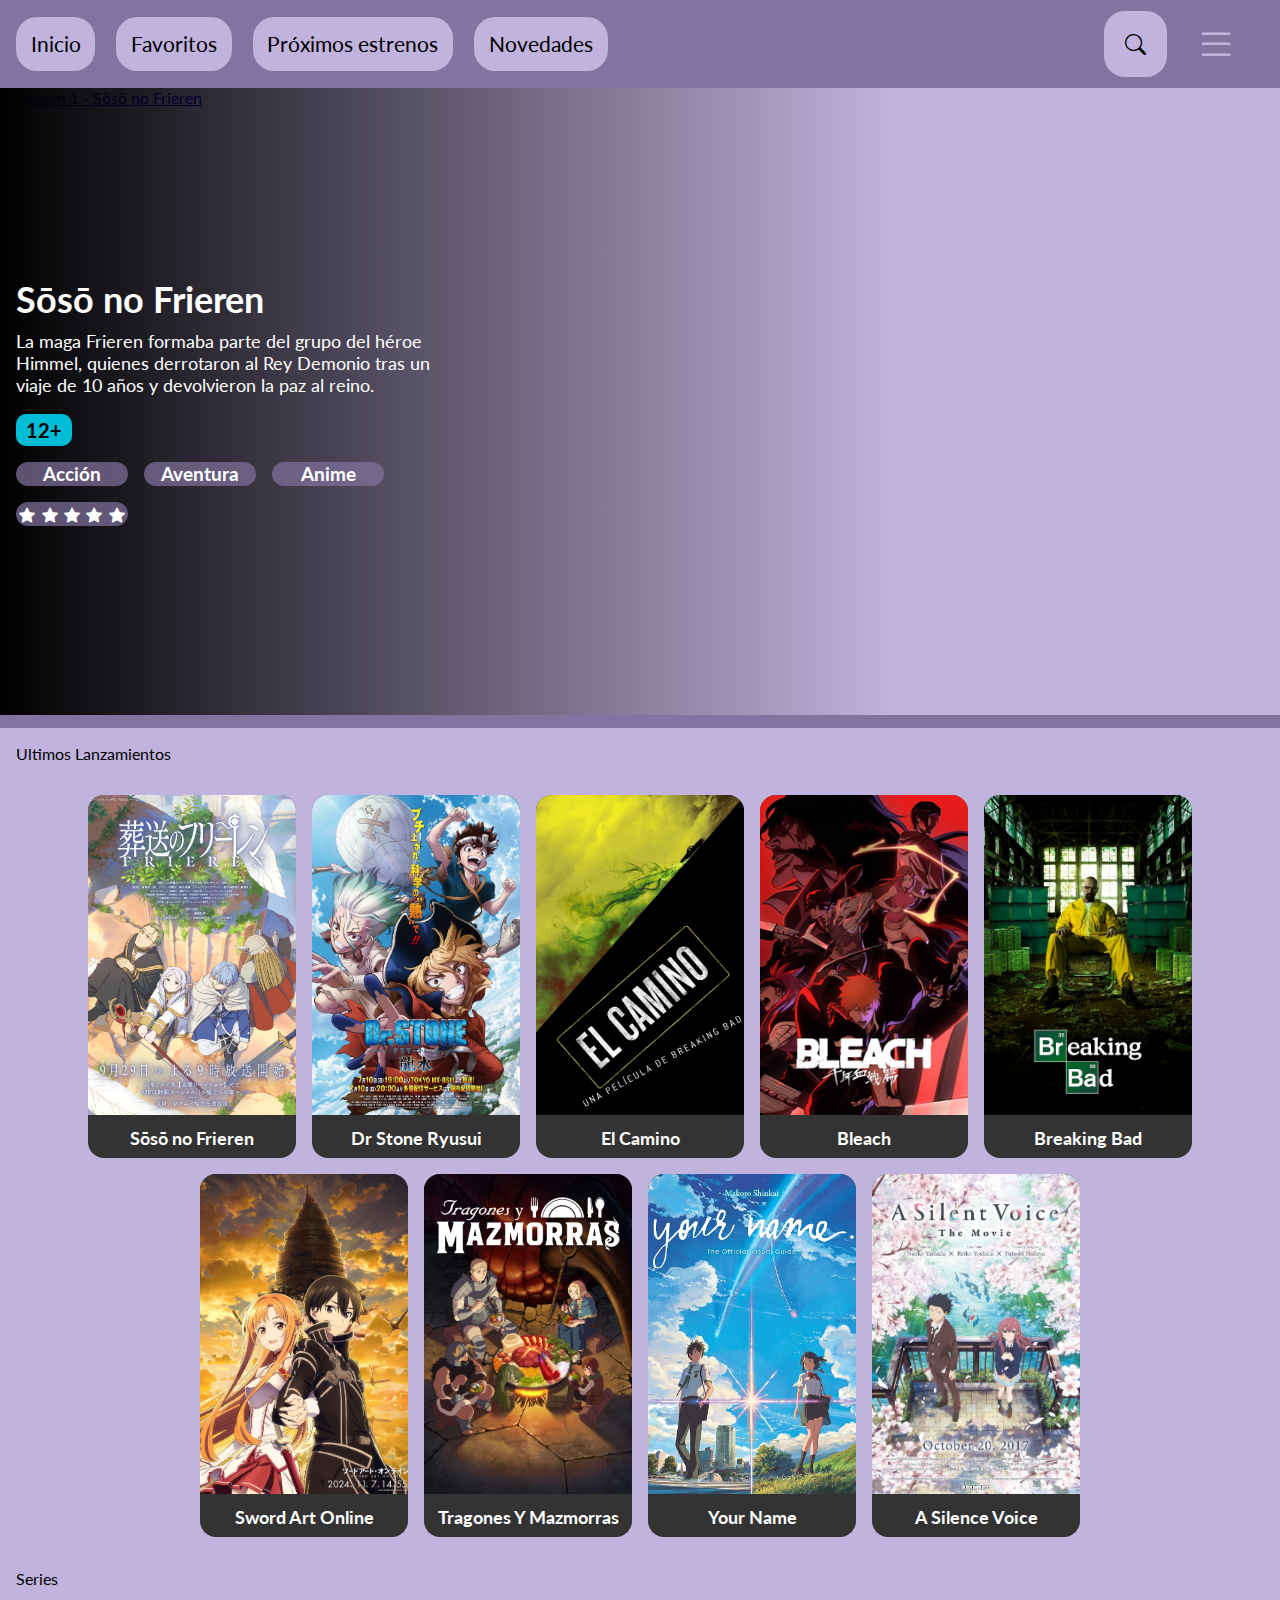
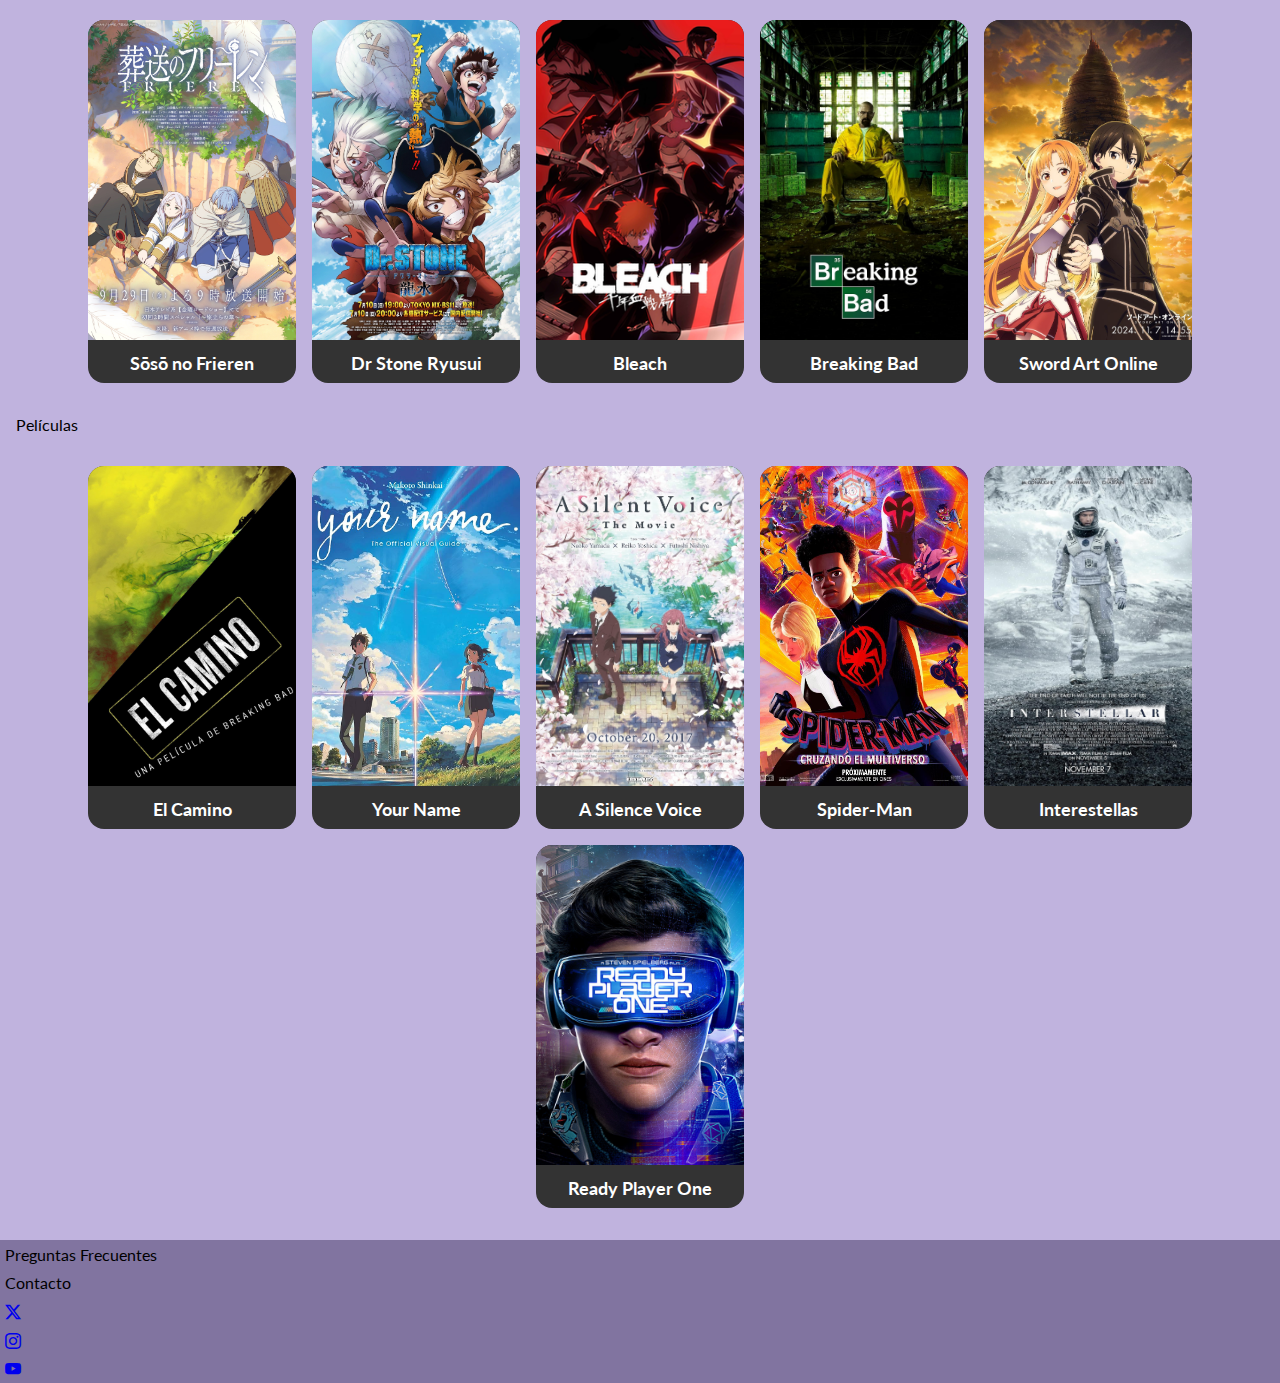
==== commit b8234882: "Nuevo contenido en la cartelera - Completado" ====
--- a/index.html
+++ b/index.html
@@ -170,6 +170,35 @@
         <h3>El Camino</h3>
       </div>
       <div class="tarjeta">
+        <img src="./img/Bleach_Thousand-Year_Blood_War.png" alt="Bleach">
+        <h3>Bleach</h3>
+      </div>
+      <div class="tarjeta">
+        <img src="./img/board_breakingbad.jpg" alt="Breaking Bad">
+        <h3>Breaking Bad</h3>
+      </div>
+      <div class="tarjeta">
+        <img src="./img/Sao.jpg" alt="Sword Art Online">
+        <h3>Sword Art Online</h3>
+      </div>
+      <div class="tarjeta">
+        <img src="./img/Dungeon_Meshi.jpg" alt="Tragones Y Mazmorras">
+        <h3>Tragones Y Mazmorras</h3>
+      </div>
+      <div class="tarjeta">
+        <img src="./img/your_name.jpg" alt="your name">
+        <h3>Your Name</h3>
+      </div>
+      <div class="tarjeta">
+        <img src="./img/silence_voice.jpg" alt="A Silence Voice">
+        <h3>A Silence Voice</h3>
+      </div>
+    </div>
+    <div class="listado_espacio">
+      <div class="listado">Series</div>
+    </div>
+    <div class="expositor-tarjetas">
+      <div class="tarjeta">
         <img src="./img/Sōsō no Frieren Cartelera.png" alt="Sōsō no Frieren">
         <h3>Sōsō no Frieren</h3>
       </div>
@@ -178,78 +207,45 @@
         <h3>Dr Stone Ryusui</h3>
       </div>
       <div class="tarjeta">
+        <img src="./img/Bleach_Thousand-Year_Blood_War.png" alt="Bleach">
+        <h3>Bleach</h3>
+      </div>
+      <div class="tarjeta">
+        <img src="./img/board_breakingbad.jpg" alt="Breaking Bad">
+        <h3>Breaking Bad</h3>
+      </div>
+      <div class="tarjeta">
+        <img src="./img/Sao.jpg" alt="Sword Art Online">
+        <h3>Sword Art Online</h3>
+      </div>
+    </div>
+    <div class="listado_espacio">
+      <div class="listado">Películas</div>
+    </div>
+    <div class="expositor-tarjetas">
+      <div class="tarjeta">
         <img src="./img/elcaminocartelera.png" alt="El Camino">
         <h3>El Camino</h3>
       </div>
       <div class="tarjeta">
-        <img src="./img/Sōsō no Frieren Cartelera.png" alt="Sōsō no Frieren">
-        <h3>Sōsō no Frieren</h3>
-      </div>
-      <div class="tarjeta">
-        <img src="./img/drstoneryusuicartelera.png" alt="Dr Stone">
-        <h3>Dr Stone Ryusui</h3>
-      </div>
-      <div class="tarjeta">
-        <img src="./img/elcaminocartelera.png" alt="El Camino">
-        <h3>El Camino</h3>
-      </div>
-    </div>
-    <div class="listado_espacio">
-      <div class="listado">Series</div>
-    </div>
-    <div class="expositor-tarjetas">
-      <div class="tarjeta">
-        <img src="./img/Sōsō no Frieren Cartelera.png" alt="Sōsō no Frieren">
-        <h3>Sōsō no Frieren</h3>
-      </div>
-      <div class="tarjeta">
-        <img src="./img/drstoneryusuicartelera.png" alt="Dr Stone">
-        <h3>Dr Stone Ryusui</h3>
-      </div>
-      <div class="tarjeta">
-        <img src="./img/elcaminocartelera.png" alt="El Camino">
-        <h3>El Camino</h3>
-      </div>
-      <div class="tarjeta">
-        <img src="./img/Sōsō no Frieren Cartelera.png" alt="Sōsō no Frieren">
-        <h3>Sōsō no Frieren</h3>
-      </div>
-      <div class="tarjeta">
-        <img src="./img/drstoneryusuicartelera.png" alt="Dr Stone">
-        <h3>Dr Stone Ryusui</h3>
-      </div>
-      <div class="tarjeta">
-        <img src="./img/elcaminocartelera.png" alt="El Camino">
-        <h3>El Camino</h3>
-      </div>
-    </div>
-    <div class="listado_espacio">
-      <div class="listado">Películas</div>
-    </div>
-    <div class="expositor-tarjetas">
-      <div class="tarjeta">
-        <img src="./img/Sōsō no Frieren Cartelera.png" alt="Sōsō no Frieren">
-        <h3>Sōsō no Frieren</h3>
-      </div>
-      <div class="tarjeta">
-        <img src="./img/drstoneryusuicartelera.png" alt="Dr Stone">
-        <h3>Dr Stone Ryusui</h3>
-      </div>
-      <div class="tarjeta">
-        <img src="./img/elcaminocartelera.png" alt="El Camino">
-        <h3>El Camino</h3>
-      </div>
-      <div class="tarjeta">
-        <img src="./img/Sōsō no Frieren Cartelera.png" alt="Sōsō no Frieren">
-        <h3>Sōsō no Frieren</h3>
-      </div>
-      <div class="tarjeta">
-        <img src="./img/drstoneryusuicartelera.png" alt="Dr Stone">
-        <h3>Dr Stone Ryusui</h3>
-      </div>
-      <div class="tarjeta">
-        <img src="./img/elcaminocartelera.png" alt="El Camino">
-        <h3>El Camino</h3>
+        <img src="./img/your_name.jpg" alt="your name">
+        <h3>Your Name</h3>
+      </div>
+      <div class="tarjeta">
+        <img src="./img/silence_voice.jpg" alt="A Silence Voice">
+        <h3>A Silence Voice</h3>
+      </div>
+      <div class="tarjeta">
+        <img src="./img/Spider_man.jpg" alt="Spider_man">
+        <h3>Spider-Man</h3>
+      </div>
+      <div class="tarjeta">
+        <img src="./img/insterllar.jpg" alt="Interestellar">
+        <h3>Interestellas</h3>
+      </div>
+      <div class="tarjeta">
+        <img src="./img/ready_player.jpg" alt="Ready Player One">
+        <h3>Ready Player One</h3>
       </div>
     </div>
     
--- a/css/stylesheet.css
+++ b/css/stylesheet.css
@@ -12,7 +12,7 @@
 }
 
 body {
-  background-color: var(--color_main);
+  background-color: #8174A0;
   width: 100%;
 }
 
@@ -53,13 +53,13 @@
 }
 
 li:hover {
-  background-color: var(--color_mainDark);
+  background-color: #534b67;
 }
 
 nav li,
 nav span {
   padding: 0.7em;
-  background-color: var(--color_second);
+  background-color: #c0b3de;
   border-radius: 1em;
 }
 
@@ -71,7 +71,7 @@
 
 nav i {
   font-size: 2em;
-  color: var(--color_second);
+  color: #c0b3de;
 }
 
 nav span i {
@@ -85,7 +85,6 @@
   width: 100%;
 }
 
-
 /* Modelo Grande (Para monitores) */
 @media (min-width: 1024px) {
 
@@ -114,9 +113,23 @@
     display: flex;
   }
 
+  .nav-logo {
+    height: 3em;
+    /* Ajusta la altura según sea necesario */
+    margin-right: 0.5em;
+    /* Espacio entre la imagen y los enlaces */
+    border-radius: 1em;
+    /* Bordes curvados para que coincida con los enlaces */
+    background-color: rgb(94, 87, 109, 70%);
+    /* Fondo para que coincida con los enlaces */
+    padding: 0.2em;
+    /* Espacio alrededor de la imagen */
+    box-shadow: 0 0 5px rgba(0, 0, 0, 0.1);
+    /* Sombra para que coincida con los enlaces */
+  }
+
   .nav1 {
     align-items: center;
-    white-space: nowrap;
   }
 
   .nav1 ul {
@@ -127,6 +140,7 @@
 
   .nav2 {
     justify-content: flex-end;
+    gap: 1em;
   }
 
   .menu_desplegable {
@@ -135,27 +149,25 @@
   }
 
   /* Ocultar el menú por defecto */
-  .menu_accion {
+  .menu_accion{
     display: none;
     position: absolute;
-    background-color: var(--color_mainDark);
+    background-color: #534b67;
     border: 1px solid #ccc;
     box-shadow: 0 4px 6px rgba(0, 0, 0, 0.1);
     z-index: 1000;
   }
 
   /* Mostrar el menú cuando el botón está en hover */
-  .menu_desplegable:hover .menu_accion {
+  .menu_desplegable:hover .menu_accion{
     display: block;
   }
-
   .items {
     display: flex;
     justify-content: center;
     color: black;
     text-decoration: none;
   }
-
   .bi-palette {
     color: black;
   }
@@ -164,7 +176,7 @@
   button {
     font-size: 1em;
     background-color: transparent;
-    padding: 0.4em;
+    padding: 0.3em;
     border-radius: 0.5em;
     border: none;
     cursor: pointer;
@@ -178,21 +190,29 @@
   /* Clasificación por edades */
 
   .plus_12 h3 {
-    background-color: var(--color_12) !important;
-    color: black;
+    background-color: #00bcd4 !important;
+    /* Aqua un poco más oscuro */
+    color: #000;
     border-radius: 0.5em;
+    /* Bordes curvados */
     padding: 0.2em 0.5em;
+    /* Espacio alrededor del texto */
     display: inline-block;
+    /* Para que el fondo se ajuste al texto */
     font-size: clamp(14px, 2vw, 20px);
     /* Texto responsive */
   }
 
   .plus_18 h3 {
-    background-color: var(--color_18) !important;
-    color: black;
+    background-color: #ff0000 !important;
+    /* Rojo */
+    color: #000;
     border-radius: 0.5em;
+    /* Bordes curvados */
     padding: 0.2em 0.5em;
+    /* Espacio alrededor del texto */
     display: inline-block;
+    /* Para que el fondo se ajuste al texto */
     font-size: clamp(14px, 2vw, 20px);
     /* Texto responsive */
   }
@@ -202,7 +222,7 @@
     display: flex;
     width: 7em;
     height: 1.5em;
-    background-color: var(--color_mainTrans);
+    background-color: rgb(129, 116, 160, 70%);
     justify-content: space-around;
     border-radius: 1em;
     align-items: center;
@@ -218,7 +238,7 @@
     display: flex;
     width: 7em;
     height: 1.5em;
-    background-color: var(--color_mainTrans);
+    background-color: rgb(129, 116, 160, 70%);
     justify-content: space-around;
     border-radius: 1em;
     align-items: center;
@@ -227,8 +247,11 @@
   .categoria-bordes {
     display: flex;
     justify-content: flex-start;
+    /* Alinea los elementos al inicio */
     flex-wrap: wrap;
-    gap: 1em;
+    /* Permite que los elementos se envuelvan a la siguiente línea */
+    gap: 1em;
+    /* Aumenta el espacio entre los elementos */
     padding-top: 1em;
     width: 25em;
   }
@@ -237,6 +260,7 @@
   .carrusel-contenedor {
     width: 100%;
     height: 98%;
+    /* Altura del carrusel (ajusta según tus necesidades) */
     overflow: hidden;
     position: relative;
     margin-bottom: 1em;
@@ -246,6 +270,7 @@
     display: flex;
     position: relative;
     width: 100%;
+    /* Ajusta según el número de elementos */
     height: 100%;
     animation: slide 20s infinite;
     /* Duración de la animación */
@@ -340,39 +365,27 @@
     flex-direction: column;
     gap: 1em;
     padding: 1em;
-    background-color: var(--color_second);
-    width: 100%;
-  }
-  
+    background-color: rgb(192, 179, 222);
+    width: 100%;
+  }
+
   .expositor-tarjetas {
     display: flex;
+    flex-wrap: wrap;
     gap: 1em;
     padding: 1em;
-    width: 100%;
-    justify-content: flex-start;
-    flex-wrap: nowrap;
-    overflow-x: auto;
-    white-space: nowrap;
-    scrollbar-width: thin;
-  }
-  .expositor-tarjetas::-webkit-scrollbar {
-    height: 8px; /* Altura de la barra de desplazamiento */
-}
-
-.expositor-tarjetas::-webkit-scrollbar-thumb {
-  background: var(--color_mainDark); /* Color del scrollbar */
-  border-radius: 4px;
-}
+    justify-content: center;
+  }
+
   /* Estilos para las tarjetas */
   .tarjeta {
     width: 13em;
-    background: var(--color_lightDark);
+    background: #333;
     color: white;
     border-radius: 1em;
     overflow: hidden;
     text-align: center;
     transition: transform 0.3s ease;
-    flex-shrink: 0;
   }
 
   .tarjeta img {
@@ -391,58 +404,9 @@
     transform: scale(1.05);
     /* Efecto de hover */
   }
-  .listado_espacio{
-    display: flex;
-    justify-content: start;
-    width: 100%;
-  }
-
-  .listado {
-    display: flex;
-    white-space: nowrap;
-    justify-content: center;
-    background-color: var(--color_main);
-    width: 11em;
-    font-size: 28px;
-    color: white;
-    padding: 0.6em;
-    border-radius: 1em;
-  }
-
-  .pie {
-    display: flex;
-    gap: 3em;
-    justify-content: space-around;
-    align-items: center;
-  }
-
-  .info {
-    font-size: 18px;
-    background-color: var(--color_mainDark);
-    border-radius: 1em;
-  }
-
-  .info:hover {
-    background-color: white;
-  }
-
-  .redes {
-    display: flex;
-    justify-content: center;
-    align-items: center;
-    font-size: 26px;
-    gap: 1em;
-    text-decoration: none;
-  }
-
-  .redes a:visited {
-    color: black;
-  }
-
-  .redes a:hover {
-    color: white;
-  }
-}
+
+}
+
 
 /* Modelo Mediano (Para tablets en horizontal) */
 
@@ -455,7 +419,7 @@
     left: 0;
     height: 100%;
     width: 3.8em;
-    background-color: var(--color_main);
+    background-color: #8174A0;
     display: flex;
     flex-direction: column;
     align-items: center;
@@ -463,6 +427,20 @@
     padding-left: 0, 5em;
   }
 
+  .nav-logo {
+    height: 3em;
+    /* Ajusta la altura según sea necesario */
+    margin-right: 0.5em;
+    /* Espacio entre la imagen y los enlaces */
+    border-radius: 1em;
+    /* Bordes curvados para que coincida con los enlaces */
+    background-color: rgb(94, 87, 109, 70%);
+    /* Fondo para que coincida con los enlaces */
+    padding: 0.2em;
+    /* Espacio alrededor de la imagen */
+    box-shadow: 0 0 5px rgba(0, 0, 0, 0.1);
+    /* Sombra para que coincida con los enlaces */
+  }
 
   /*Botones de barra de navegación*/
   /* Quita los botones */
@@ -505,21 +483,31 @@
   /* Clasificación por edades */
 
   .plus_12 h3 {
-    background-color: var(--color_12) !important;
-    color: black;
+    background-color: #00bcd4 !important;
+    /* Aqua un poco más oscuro */
+    color: #000;
     border-radius: 0.5em;
+    /* Bordes curvados */
     padding: 0.2em 0.5em;
+    /* Espacio alrededor del texto */
     display: inline-block;
+    /* Para que el fondo se ajuste al texto */
     font-size: clamp(14px, 2vw, 20px);
+    /* Texto responsive */
   }
 
   .plus_18 h3 {
-    background-color: var(--color_18) !important;
-    color: black;
+    background-color: #ff0000 !important;
+    /* Rojo */
+    color: #000;
     border-radius: 0.5em;
+    /* Bordes curvados */
     padding: 0.2em 0.5em;
+    /* Espacio alrededor del texto */
     display: inline-block;
+    /* Para que el fondo se ajuste al texto */
     font-size: clamp(14px, 2vw, 20px);
+    /* Texto responsive */
   }
 
   /* Puntaje en estrellas */
@@ -527,7 +515,7 @@
     display: flex;
     width: 7em;
     height: 1.5em;
-    background-color: var(--color_mainTrans);
+    background-color: rgb(129, 116, 160, 70%);
     justify-content: space-around;
     border-radius: 1em;
     align-items: center;
@@ -537,23 +525,26 @@
     padding-top: 1em;
   }
 
-  /* Categorias de las películas y series, ranking, tipo de contenido, etc */
+  /* Categorias */
+
   .categoria {
     display: flex;
     width: 7em;
     height: 1.5em;
-    background-color: var(--color_mainTrans);
+    background-color: rgb(129, 116, 160, 70%);
     justify-content: space-around;
     border-radius: 1em;
     align-items: center;
   }
 
-  /* Espaciados de las categorías de las series/películas */
   .categoria-bordes {
     display: flex;
     justify-content: flex-start;
+    /* Alinea los elementos al inicio */
     flex-wrap: wrap;
-    gap: 1em;
+    /* Permite que los elementos se envuelvan a la siguiente línea */
+    gap: 1em;
+    /* Aumenta el espacio entre los elementos */
     padding-top: 1em;
     width: 25em;
   }
@@ -562,6 +553,7 @@
   .carrusel-contenedor {
     width: 95%;
     height: 100%;
+    /* Altura del carrusel (ajusta según tus necesidades) */
     overflow: hidden;
     position: relative;
     margin-left: 3.8em;
@@ -571,19 +563,20 @@
     display: flex;
     position: relative;
     width: 100%;
+    /* Ajusta según el número de elementos */
     height: 100%;
     animation: slide 20s infinite;
     /* Duración de la animación */
   }
 
-  /* Las imagenes que hay en el carruel */
   .carrusel-objeto {
     flex: 0 0 100%;
+    /* Ajusta para mostrar un elemento a la vez */
     width: 100%;
     height: 100%;
     scroll-snap-align: start;
     position: relative;
-    background-color: var(--color_second);
+    background-color: #c0b3de;
   }
 
   .carrusel-objeto img {
@@ -593,7 +586,6 @@
     display: block;
   }
 
-  /* Margenes y texto del carrusel */
   .carrusel-texto {
     position: absolute;
     top: 0;
@@ -609,7 +601,6 @@
     justify-content: center;
   }
 
-  /* Descripcion de la película */
   .carrusel-texto h2 {
     margin: 0;
     font-size: clamp(20px, 5vw, 36px);
@@ -622,9 +613,11 @@
     font-size: clamp(14px, 3vw, 18px);
     /* Texto responsive */
     word-wrap: break-word;
+    /* Permite que las palabras largas se dividan */
     text-align: left;
     width: 100%;
     max-width: 50%;
+    /* Ajusta el ancho máximo del párrafo */
   }
 
   /* Animación del carrusel */
@@ -665,129 +658,58 @@
     flex-direction: column;
     gap: 1em;
     padding: 1em;
-    background-color: var(--color_second);
+    background-color: rgb(192, 179, 222);
   }
 
   .expositor-tarjetas {
     display: flex;
+    flex-wrap: wrap;
     gap: 1em;
     padding: 1em;
-    width: 100%;
-    justify-content: flex-start;
-    flex-wrap: nowrap;
-    overflow-x: auto;
-    white-space: nowrap;
-    scrollbar-width: thin;
-    padding-left: 5em;
-  }
-  .expositor-tarjetas::-webkit-scrollbar {
-    height: 12px; 
-}
-
-.expositor-tarjetas::-webkit-scrollbar-thumb {
-  background: var(--color_mainDark); 
-  border-radius: 4px;
-}
-
-.tarjeta {
-  width: 13em;
-  background: var(--color_lightDark);
-  color: white;
-  border-radius: 1em;
-  overflow: hidden;
-  text-align: center;
-  transition: transform 0.3s ease;
-  flex-shrink: 0;
-}
+    justify-content: center;
+  }
+
+  /* Estilos para las tarjetas */
+  .tarjeta {
+    width: 13em;
+    background: #333;
+    color: white;
+    border-radius: 1em;
+    overflow: hidden;
+    text-align: center;
+    transition: transform 0.3s ease;
+  }
 
   .tarjeta img {
     width: 100%;
-    height: 16em;
+    height: 20em;
     object-fit: cover;
     /* Ajusta la imagen sin deformarla */
   }
 
   .tarjeta h3 {
     margin: 0.5em 0;
-    font-size: 16px;
-  }
-
+    font-size: 18px;
+  }
 
   .tarjeta:hover {
     transform: scale(1.05);
     /* Efecto de hover */
   }
 
-  .listado_espacio{
-    display: flex;
-    justify-content: start;
-    width: 100%;
-    padding-left: 4em;
-  }
-  
-  .listado {
-    display: flex;
-    white-space: nowrap;
-    justify-content: center;
-    background-color: var(--color_main);
-    width: 10em;
-    font-size: 18px;
-    color: white;
-    padding: 0.6em;
-    border-radius: 1em;
-  }
-
-  .pie {
-    display: flex;
-    gap: 3em;
-    justify-content: space-around;
-    align-items: center;
-    padding-top: 1em;
+}
+
+/* Modelo Normal (Para tablets en vertical) */
+
+@media (max-width: 768px) {
+
+  .borde {
+    width: 100%;
     padding-left: 1em;
-  }
-
-  .info {
-    font-size: 18px;
-    background-color: var(--color_mainDark);
-    border-radius: 1em;
-    padding: 0.5em;
-  }
-
-  .info:hover {
-    background-color: white;
-  }
-
-  .redes {
-    display: flex;
-    justify-content: center;
-    align-items: center;
-    font-size: 20px;
-    gap: 1em;
-    text-decoration: none;
-  }
-
-  .redes a:visited {
-    color: black;
-  }
-
-  .redes a:hover {
-    color: white;
-  }
-
-  button {
-    background-color: transparent;
-    border: none;
-    font-size: 20px;
-  }
-
-
-}
-
-/* Modelo Normal (Para tablets en vertical) */
-
-@media (max-width: 768px) {
-
-  /*Estructura del Nav restablecido*/
+    padding-right: 1em;
+  }
+
+  /*Estructura del Nav*/
   .Estructura-nav {
     position: relative;
     width: 100%;
@@ -810,20 +732,35 @@
 
   button {
     font-size: 1em;
-    background-color: var(--color_mainDarkTrans);
-    padding: 0.4em;
+    background-color: transparent;
+    padding: 0.3em;
     border-radius: 0.5em;
     border: none;
     cursor: pointer;
     margin-right: 1em;
   }
 
+  .nav-logo {
+    height: 3em;
+    /* Ajusta la altura según sea necesario */
+    margin-right: 0.5em;
+    /* Espacio entre la imagen y los enlaces */
+    border-radius: 1em;
+    /* Bordes curvados para que coincida con los enlaces */
+    background-color: rgb(94, 87, 109, 70%);
+    /* Fondo para que coincida con los enlaces */
+    padding: 0.2em;
+    /* Espacio alrededor de la imagen */
+    box-shadow: 0 0 5px rgba(0, 0, 0, 0.1);
+    /* Sombra para que coincida con los enlaces */
+  }
+
   .nav1 {
     position: fixed;
     bottom: 0;
     left: 0;
     width: 100%;
-    background-color: var(--color_main);
+    background-color: #8174A0;
     z-index: 1000;
     display: flex;
     justify-content: start;
@@ -841,7 +778,7 @@
     top: 0;
     left: 0;
     width: 100%;
-    background-color: var(--color_main);
+    background-color: #8174A0;
     z-index: 1000;
     display: flex;
     flex-direction: row;
@@ -859,18 +796,27 @@
   }
 
   /* Ocultar el menú por defecto */
-  .menu_accion {
+  .menu_accion{
     display: none;
     position: absolute;
-    background-color: var(--color_mainDark);
-    border: 1px solid white;
+    background-color: #534b67;
+    border: 1px solid #ccc;
     box-shadow: 0 4px 6px rgba(0, 0, 0, 0.1);
     z-index: 1000;
   }
 
   /* Mostrar el menú cuando el botón está en hover o foco */
-  .menu_desplegable:hover .menu_accion {
+  .menu_desplegable:hover .menu_accion{
     display: block;
+  }
+  .items {
+    display: flex;
+    justify-content: center;
+    color: black;
+    text-decoration: none;
+  }
+  .bi-palette {
+    color: black;
   }
 
   .items:hover {
@@ -910,32 +856,221 @@
     order: 1;
   }
 
-  /* Estrellas más pequeñas */
+  /* Clasificación por edades */
+
+  .plus_12 h3 {
+    background-color: #00bcd4 !important;
+    /* Aqua un poco más oscuro */
+    color: #000;
+    border-radius: 0.5em;
+    /* Bordes curvados */
+    padding: 0.2em 0.5em;
+    /* Espacio alrededor del texto */
+    display: inline-block;
+    /* Para que el fondo se ajuste al texto */
+    font-size: clamp(14px, 2vw, 20px);
+    /* Texto responsive */
+  }
+
+  .plus_18 h3 {
+    background-color: #ff0000 !important;
+    /* Rojo */
+    color: #000;
+    border-radius: 0.5em;
+    /* Bordes curvados */
+    padding: 0.2em 0.5em;
+    /* Espacio alrededor del texto */
+    display: inline-block;
+    /* Para que el fondo se ajuste al texto */
+    font-size: clamp(14px, 2vw, 20px);
+    /* Texto responsive */
+  }
+
+  /* Puntaje en estrellas */
   .puntaje {
-    font-size: 14px;
-  }
-
-  /* Contenedor del carrusel corregido */
+    display: flex;
+    width: 7em;
+    height: 1.5em;
+    background-color: rgb(129, 116, 160, 70%);
+    justify-content: space-around;
+    border-radius: 1em;
+    align-items: center;
+  }
+
+  .puntaje-bordes {
+    padding-top: 1em;
+  }
+
+  /* Categorias */
+
+  .categoria {
+    display: flex;
+    width: 7em;
+    height: 1.5em;
+    background-color: rgb(129, 116, 160, 70%);
+    justify-content: space-around;
+    border-radius: 1em;
+    align-items: center;
+  }
+
+  .categoria-bordes {
+    display: flex;
+    justify-content: flex-start;
+    /* Alinea los elementos al inicio */
+    flex-wrap: wrap;
+    /* Permite que los elementos se envuelvan a la siguiente línea */
+    gap: 1em;
+    /* Aumenta el espacio entre los elementos */
+    padding-top: 1em;
+    width: 25em;
+  }
+
+  /* Contenedor del carrusel */
   .carrusel-contenedor {
     width: 100%;
     height: 100%;
+    /* Altura del carrusel (ajusta según tus necesidades) */
+    overflow: hidden;
+    position: relative;
     margin-left: 0em;
   }
 
-  .expositor-tarjetas {
-    padding-left: 0em;
-  }
-
-  .listado_espacio{
-    padding-left: 0em;
-  }
+  .carrusel {
+    display: flex;
+    position: relative;
+    width: 100%;
+    /* Ajusta según el número de elementos */
+    height: 100%;
+    animation: slide 20s infinite;
+    /* Duración de la animación */
+  }
+
+  .carrusel-objeto {
+    flex: 0 0 100%;
+    /* Ajusta para mostrar un elemento a la vez */
+    width: 100%;
+    height: 100%;
+    scroll-snap-align: start;
+    position: relative;
+    background-color: #c0b3de;
+  }
+
+  .carrusel-objeto img {
+    width: 100%;
+    height: 100%;
+    object-fit: cover;
+    display: block;
+  }
+
+  .carrusel-texto {
+    position: absolute;
+    top: 0;
+    left: 0;
+    width: 70%;
+    height: 100%;
+    background: linear-gradient(to right, rgba(0, 0, 0, 8), rgba(0, 0, 0, 0));
+    color: white;
+    padding: 1em;
+    box-sizing: border-box;
+    display: flex;
+    flex-direction: column;
+    justify-content: center;
+  }
+
   .carrusel-texto h2 {
     margin: 0;
     font-size: clamp(20px, 5vw, 36px);
-  }
-  /* Desactivar la seccion de redes y ayuda */
-  .pie {
-    display: none;
+    /* Texto responsive */
+  }
+
+  .carrusel-texto p {
+    padding-bottom: 1em;
+    margin: 0.5em 0 0;
+    font-size: clamp(14px, 3vw, 18px);
+    /* Texto responsive */
+    word-wrap: break-word;
+    /* Permite que las palabras largas se dividan */
+    text-align: left;
+    width: 100%;
+    max-width: 50%;
+    /* Ajusta el ancho máximo del párrafo */
+  }
+
+  /* Animación del carrusel */
+  @keyframes slide {
+    0% {
+      transform: translateX(0%);
+    }
+
+    25% {
+      transform: translateX(0%);
+    }
+
+    33.33% {
+      transform: translateX(-100%);
+    }
+
+    58.33% {
+      transform: translateX(-100%);
+    }
+
+    66.66% {
+      transform: translateX(-200%);
+    }
+
+    91.66% {
+      transform: translateX(-200%);
+    }
+
+    100% {
+      transform: translateX(0%);
+    }
+  }
+
+
+  /* Sección de tarjetas */
+  .contenedor-principal {
+    display: flex;
+    flex-direction: column;
+    gap: 1em;
+    padding: 1em;
+    background-color: rgb(192, 179, 222);
+  }
+
+  .expositor-tarjetas {
+    display: flex;
+    flex-wrap: wrap;
+    gap: 1em;
+    padding: 1em;
+    justify-content: center;
+  }
+
+  /* Estilos para las tarjetas */
+  .tarjeta {
+    width: 13em;
+    background: #333;
+    color: white;
+    border-radius: 1em;
+    overflow: hidden;
+    text-align: center;
+    transition: transform 0.3s ease;
+  }
+
+  .tarjeta img {
+    width: 100%;
+    height: 20em;
+    object-fit: cover;
+    /* Ajusta la imagen sin deformarla */
+  }
+
+  .tarjeta h3 {
+    margin: 0.5em 0;
+    font-size: 18px;
+  }
+
+  .tarjeta:hover {
+    transform: scale(1.05);
+    /* Efecto de hover */
   }
 
 }
@@ -974,26 +1109,48 @@
     display: flex;
     padding: 0.5em 0;
   }
-  /* Para que el hamburger list, para que aparezca arriba y no abajo*/
-  .menu_accion {
+
+  .bajar_menu {
     bottom: 100%;
+  }
+
+  /* Sección de tarjetas */
+  .contenedor-principal {
+    display: flex;
+    flex-direction: column;
+    gap: 0.6em;
+    padding: 1em;
+    background-color: rgb(192, 179, 222);
+  }
+
+  .expositor-tarjetas {
+    display: flex;
+    flex-wrap: wrap;
+    gap: 1em;
+    padding: 1em;
+    justify-content: center;
   }
 
   /* Estilos para las tarjetas */
   .tarjeta {
-    width: 6em;
+    width: 10em;
+    background: #333;
+    color: white;
+    border-radius: 1em;
+    overflow: hidden;
+    text-align: center;
+    transition: transform 0.3s ease;
   }
 
   .tarjeta img {
+    width: 100%;
     height: 12em;
+    object-fit: cover;
+    /* Ajusta la imagen sin deformarla */
   }
 
   .tarjeta h3 {
-    font-size: 12px;
-  }
-
-  .pie {
-    display: none;
-  }
-
+    margin: 0.5em 0;
+    font-size: 18px;
+  }
 }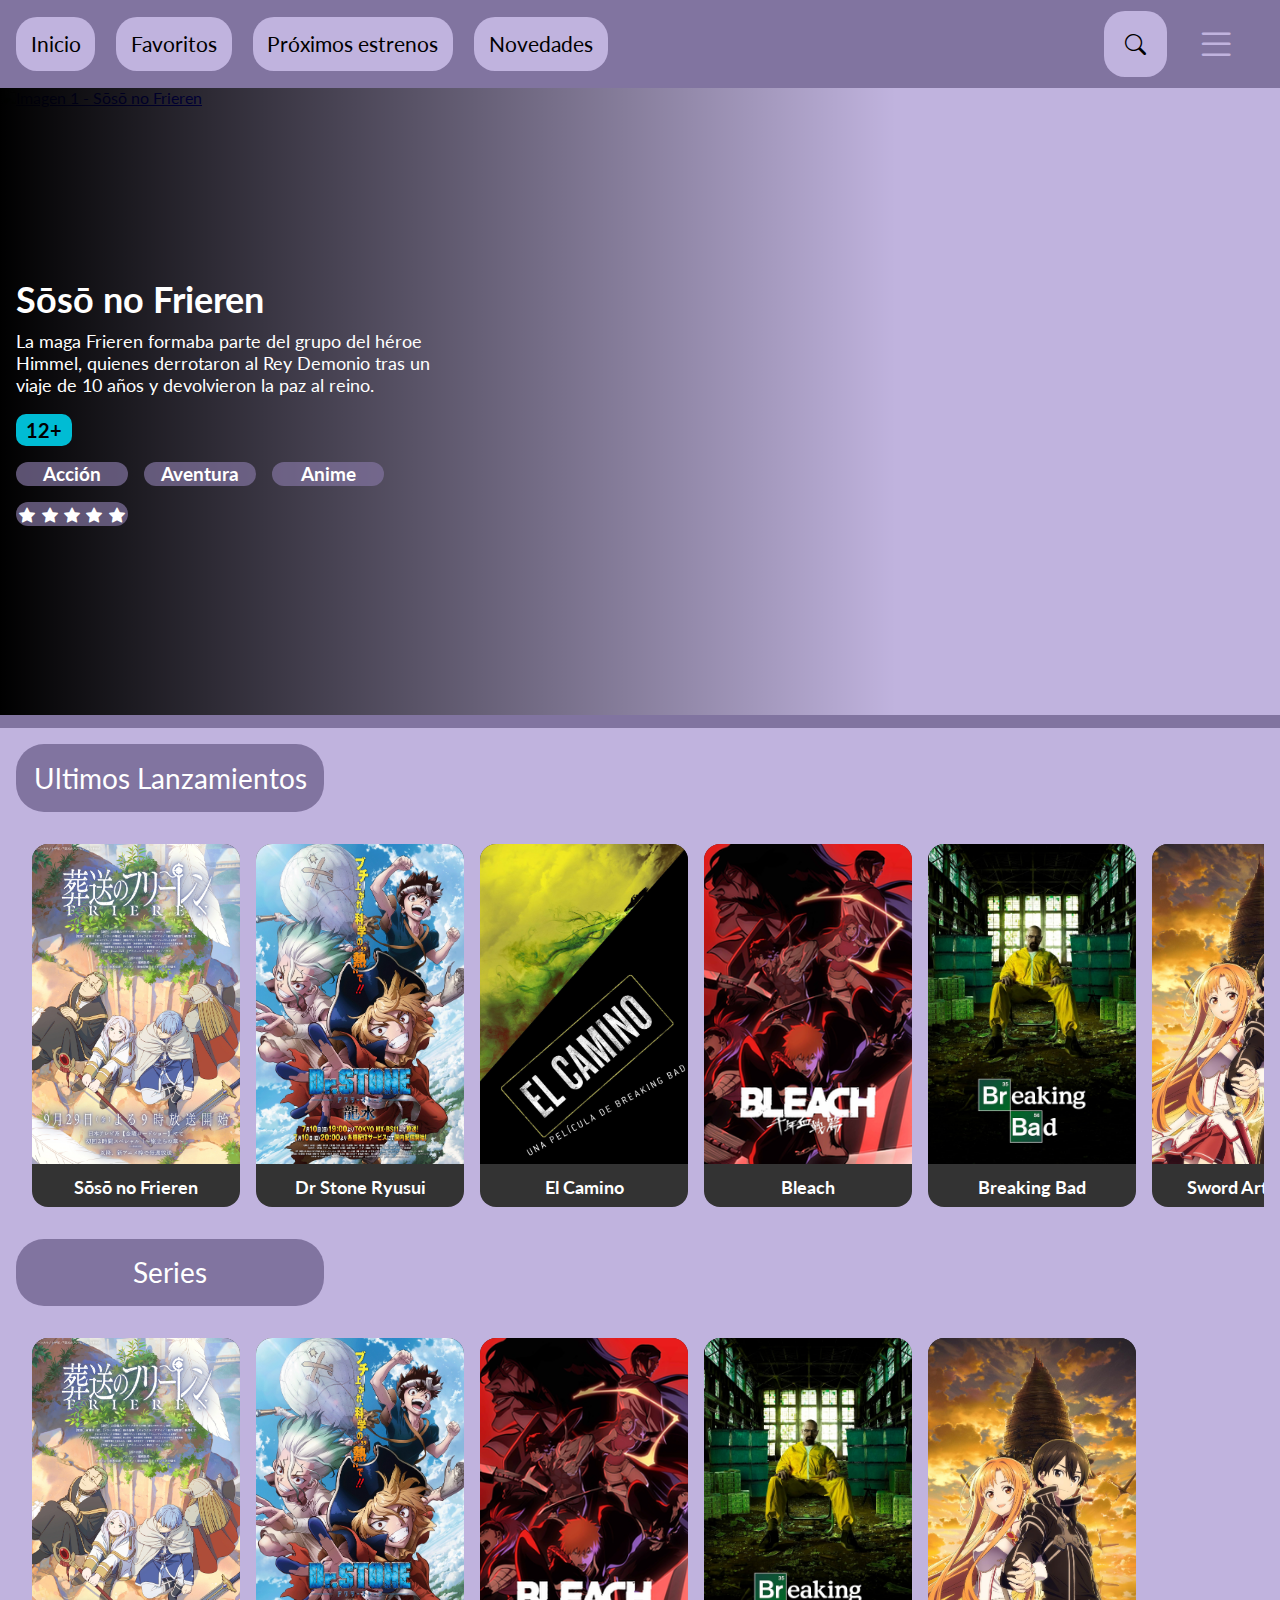
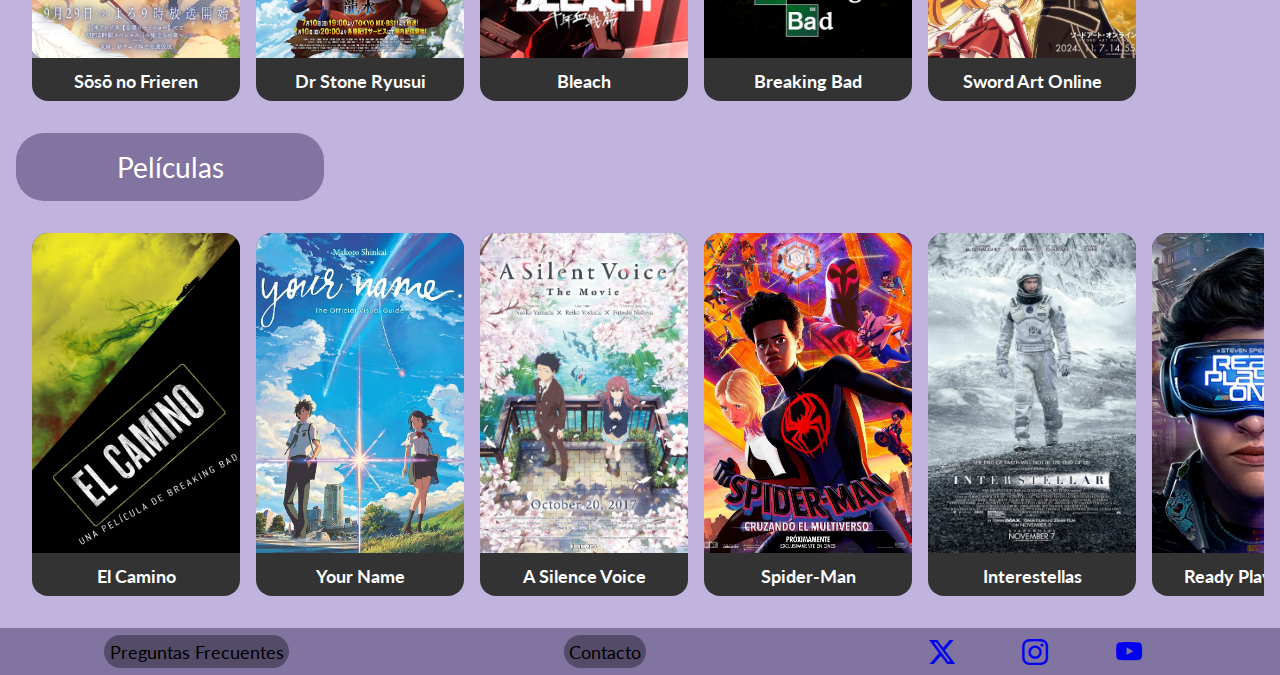
==== commit 5d062cfb: "Merge branch 'develop1.1' into PageFixing" ====
--- a/index.html
+++ b/index.html
@@ -40,7 +40,6 @@
           <button><i class="bi bi-list display"></i></button>
           <ul class="menu_accion">
             <li><a href="./configuracion.html" class="items">Cerrar Sesión</a></li>
-            </li>
           </ul>
         </div>
       </nav>
@@ -81,16 +80,15 @@
                 </div>
               </div>
             </div>
-          </a>
+          </a> 
         </div>
         <div class="carrusel-objeto">
+          <img src="./img/drstoneryusui.png" alt="Imagen 2 - Dr Stone Ryusui">
           <img src="./img/drstoneryusui.png" alt="Imagen 2 - Dr Stone Ryusui">
           <div class="carrusel-texto">
             <h2>Dr Stone</h2>
-            <p>Tras todo lo ocurrido Senku tiene claro su nuevo objetivo: descubrir qué fue lo que generó el rayo que
-              convirtió a la humanidad en piedra.
-              Para ello tiene que viajar al otro lado del planeta, y con los medios de la nueva era de piedra, solo
-              puede hacerlo con barco.
+            <p>Tras todo lo ocurrido Senku tiene claro su nuevo objetivo: descubrir qué fue lo que generó el rayo que convirtió a la humanidad en piedra. 
+              Para ello tiene que viajar al otro lado del planeta, y con los medios de la nueva era de piedra, solo puede hacerlo con barco. 
               Es hora de buscar a un buen navegante que pueda llevarles hasta su destino.</p>
             <div class="plus_12">
               <h3>12+</h3>
@@ -98,6 +96,7 @@
             <div class="categoria-bordes">
               <div class="categoria">
                 <h3>Comedia</h3>
+                <h3>Comedia</h3>
               </div>
               <div class="categoria">
                 <h3>Aventura</h3>
@@ -119,7 +118,9 @@
         </div>
         <div class="carrusel-objeto">
           <img src="./img/elcamino.jpg" alt="Imagen 3 - El Camino">
+          <img src="./img/elcamino.jpg" alt="Imagen 3 - El Camino">
           <div class="carrusel-texto">
+            <h2>Breaking Bad: El Camino</h2>
             <h2>Breaking Bad: El Camino</h2>
             <p>Un profesor de química con cáncer terminal se asocia con un exalumno suyo para fabricar y vender
               metanfetamina a fin de que su familia no pase apuros económicos.</p>
--- a/css/stylesheet.css
+++ b/css/stylesheet.css
@@ -12,7 +12,7 @@
 }
 
 body {
-  background-color: #8174A0;
+  background-color: var(--color_main);
   width: 100%;
 }
 
@@ -53,13 +53,13 @@
 }
 
 li:hover {
-  background-color: #534b67;
+  background-color: var(--color_mainDark);
 }
 
 nav li,
 nav span {
   padding: 0.7em;
-  background-color: #c0b3de;
+  background-color: var(--color_second);
   border-radius: 1em;
 }
 
@@ -71,7 +71,7 @@
 
 nav i {
   font-size: 2em;
-  color: #c0b3de;
+  color: var(--color_second);
 }
 
 nav span i {
@@ -85,6 +85,7 @@
   width: 100%;
 }
 
+
 /* Modelo Grande (Para monitores) */
 @media (min-width: 1024px) {
 
@@ -113,23 +114,9 @@
     display: flex;
   }
 
-  .nav-logo {
-    height: 3em;
-    /* Ajusta la altura según sea necesario */
-    margin-right: 0.5em;
-    /* Espacio entre la imagen y los enlaces */
-    border-radius: 1em;
-    /* Bordes curvados para que coincida con los enlaces */
-    background-color: rgb(94, 87, 109, 70%);
-    /* Fondo para que coincida con los enlaces */
-    padding: 0.2em;
-    /* Espacio alrededor de la imagen */
-    box-shadow: 0 0 5px rgba(0, 0, 0, 0.1);
-    /* Sombra para que coincida con los enlaces */
-  }
-
   .nav1 {
     align-items: center;
+    white-space: nowrap;
   }
 
   .nav1 ul {
@@ -149,25 +136,27 @@
   }
 
   /* Ocultar el menú por defecto */
-  .menu_accion{
+  .menu_accion {
     display: none;
     position: absolute;
-    background-color: #534b67;
+    background-color: var(--color_mainDark);
     border: 1px solid #ccc;
     box-shadow: 0 4px 6px rgba(0, 0, 0, 0.1);
     z-index: 1000;
   }
 
   /* Mostrar el menú cuando el botón está en hover */
-  .menu_desplegable:hover .menu_accion{
+  .menu_desplegable:hover .menu_accion {
     display: block;
   }
+
   .items {
     display: flex;
     justify-content: center;
     color: black;
     text-decoration: none;
   }
+
   .bi-palette {
     color: black;
   }
@@ -190,29 +179,21 @@
   /* Clasificación por edades */
 
   .plus_12 h3 {
-    background-color: #00bcd4 !important;
-    /* Aqua un poco más oscuro */
-    color: #000;
+    background-color: var(--color_12) !important;
+    color: black;
     border-radius: 0.5em;
-    /* Bordes curvados */
     padding: 0.2em 0.5em;
-    /* Espacio alrededor del texto */
     display: inline-block;
-    /* Para que el fondo se ajuste al texto */
     font-size: clamp(14px, 2vw, 20px);
     /* Texto responsive */
   }
 
   .plus_18 h3 {
-    background-color: #ff0000 !important;
-    /* Rojo */
-    color: #000;
+    background-color: var(--color_18) !important;
+    color: black;
     border-radius: 0.5em;
-    /* Bordes curvados */
     padding: 0.2em 0.5em;
-    /* Espacio alrededor del texto */
     display: inline-block;
-    /* Para que el fondo se ajuste al texto */
     font-size: clamp(14px, 2vw, 20px);
     /* Texto responsive */
   }
@@ -222,7 +203,7 @@
     display: flex;
     width: 7em;
     height: 1.5em;
-    background-color: rgb(129, 116, 160, 70%);
+    background-color: var(--color_mainTrans);
     justify-content: space-around;
     border-radius: 1em;
     align-items: center;
@@ -238,7 +219,7 @@
     display: flex;
     width: 7em;
     height: 1.5em;
-    background-color: rgb(129, 116, 160, 70%);
+    background-color: var(--color_mainTrans);
     justify-content: space-around;
     border-radius: 1em;
     align-items: center;
@@ -247,11 +228,8 @@
   .categoria-bordes {
     display: flex;
     justify-content: flex-start;
-    /* Alinea los elementos al inicio */
     flex-wrap: wrap;
-    /* Permite que los elementos se envuelvan a la siguiente línea */
-    gap: 1em;
-    /* Aumenta el espacio entre los elementos */
+    gap: 1em;
     padding-top: 1em;
     width: 25em;
   }
@@ -260,7 +238,6 @@
   .carrusel-contenedor {
     width: 100%;
     height: 98%;
-    /* Altura del carrusel (ajusta según tus necesidades) */
     overflow: hidden;
     position: relative;
     margin-bottom: 1em;
@@ -270,7 +247,6 @@
     display: flex;
     position: relative;
     width: 100%;
-    /* Ajusta según el número de elementos */
     height: 100%;
     animation: slide 20s infinite;
     /* Duración de la animación */
@@ -365,27 +341,39 @@
     flex-direction: column;
     gap: 1em;
     padding: 1em;
-    background-color: rgb(192, 179, 222);
-    width: 100%;
-  }
-
+    background-color: var(--color_second);
+    width: 100%;
+  }
+  
   .expositor-tarjetas {
     display: flex;
-    flex-wrap: wrap;
     gap: 1em;
     padding: 1em;
-    justify-content: center;
-  }
-
+    width: 100%;
+    justify-content: flex-start;
+    flex-wrap: nowrap;
+    overflow-x: auto;
+    white-space: nowrap;
+    scrollbar-width: thin;
+  }
+  .expositor-tarjetas::-webkit-scrollbar {
+    height: 8px; /* Altura de la barra de desplazamiento */
+}
+
+.expositor-tarjetas::-webkit-scrollbar-thumb {
+  background: var(--color_mainDark); /* Color del scrollbar */
+  border-radius: 4px;
+}
   /* Estilos para las tarjetas */
   .tarjeta {
     width: 13em;
-    background: #333;
+    background: var(--color_lightDark);
     color: white;
     border-radius: 1em;
     overflow: hidden;
     text-align: center;
     transition: transform 0.3s ease;
+    flex-shrink: 0;
   }
 
   .tarjeta img {
@@ -404,9 +392,58 @@
     transform: scale(1.05);
     /* Efecto de hover */
   }
-
-}
-
+  .listado_espacio{
+    display: flex;
+    justify-content: start;
+    width: 100%;
+  }
+
+  .listado {
+    display: flex;
+    white-space: nowrap;
+    justify-content: center;
+    background-color: var(--color_main);
+    width: 11em;
+    font-size: 28px;
+    color: white;
+    padding: 0.6em;
+    border-radius: 1em;
+  }
+
+  .pie {
+    display: flex;
+    gap: 3em;
+    justify-content: space-around;
+    align-items: center;
+  }
+
+  .info {
+    font-size: 18px;
+    background-color: var(--color_mainDark);
+    border-radius: 1em;
+  }
+
+  .info:hover {
+    background-color: white;
+  }
+
+  .redes {
+    display: flex;
+    justify-content: center;
+    align-items: center;
+    font-size: 26px;
+    gap: 1em;
+    text-decoration: none;
+  }
+
+  .redes a:visited {
+    color: black;
+  }
+
+  .redes a:hover {
+    color: white;
+  }
+}
 
 /* Modelo Mediano (Para tablets en horizontal) */
 
@@ -419,7 +456,7 @@
     left: 0;
     height: 100%;
     width: 3.8em;
-    background-color: #8174A0;
+    background-color: var(--color_main);
     display: flex;
     flex-direction: column;
     align-items: center;
@@ -427,20 +464,6 @@
     padding-left: 0, 5em;
   }
 
-  .nav-logo {
-    height: 3em;
-    /* Ajusta la altura según sea necesario */
-    margin-right: 0.5em;
-    /* Espacio entre la imagen y los enlaces */
-    border-radius: 1em;
-    /* Bordes curvados para que coincida con los enlaces */
-    background-color: rgb(94, 87, 109, 70%);
-    /* Fondo para que coincida con los enlaces */
-    padding: 0.2em;
-    /* Espacio alrededor de la imagen */
-    box-shadow: 0 0 5px rgba(0, 0, 0, 0.1);
-    /* Sombra para que coincida con los enlaces */
-  }
 
   /*Botones de barra de navegación*/
   /* Quita los botones */
@@ -483,31 +506,21 @@
   /* Clasificación por edades */
 
   .plus_12 h3 {
-    background-color: #00bcd4 !important;
-    /* Aqua un poco más oscuro */
-    color: #000;
+    background-color: var(--color_12) !important;
+    color: black;
     border-radius: 0.5em;
-    /* Bordes curvados */
     padding: 0.2em 0.5em;
-    /* Espacio alrededor del texto */
     display: inline-block;
-    /* Para que el fondo se ajuste al texto */
     font-size: clamp(14px, 2vw, 20px);
-    /* Texto responsive */
   }
 
   .plus_18 h3 {
-    background-color: #ff0000 !important;
-    /* Rojo */
-    color: #000;
+    background-color: var(--color_18) !important;
+    color: black;
     border-radius: 0.5em;
-    /* Bordes curvados */
     padding: 0.2em 0.5em;
-    /* Espacio alrededor del texto */
     display: inline-block;
-    /* Para que el fondo se ajuste al texto */
     font-size: clamp(14px, 2vw, 20px);
-    /* Texto responsive */
   }
 
   /* Puntaje en estrellas */
@@ -515,7 +528,7 @@
     display: flex;
     width: 7em;
     height: 1.5em;
-    background-color: rgb(129, 116, 160, 70%);
+    background-color: var(--color_mainTrans);
     justify-content: space-around;
     border-radius: 1em;
     align-items: center;
@@ -525,26 +538,23 @@
     padding-top: 1em;
   }
 
-  /* Categorias */
-
+  /* Categorias de las películas y series, ranking, tipo de contenido, etc */
   .categoria {
     display: flex;
     width: 7em;
     height: 1.5em;
-    background-color: rgb(129, 116, 160, 70%);
+    background-color: var(--color_mainTrans);
     justify-content: space-around;
     border-radius: 1em;
     align-items: center;
   }
 
+  /* Espaciados de las categorías de las series/películas */
   .categoria-bordes {
     display: flex;
     justify-content: flex-start;
-    /* Alinea los elementos al inicio */
     flex-wrap: wrap;
-    /* Permite que los elementos se envuelvan a la siguiente línea */
-    gap: 1em;
-    /* Aumenta el espacio entre los elementos */
+    gap: 1em;
     padding-top: 1em;
     width: 25em;
   }
@@ -553,7 +563,6 @@
   .carrusel-contenedor {
     width: 95%;
     height: 100%;
-    /* Altura del carrusel (ajusta según tus necesidades) */
     overflow: hidden;
     position: relative;
     margin-left: 3.8em;
@@ -563,20 +572,19 @@
     display: flex;
     position: relative;
     width: 100%;
-    /* Ajusta según el número de elementos */
     height: 100%;
     animation: slide 20s infinite;
     /* Duración de la animación */
   }
 
+  /* Las imagenes que hay en el carruel */
   .carrusel-objeto {
     flex: 0 0 100%;
-    /* Ajusta para mostrar un elemento a la vez */
     width: 100%;
     height: 100%;
     scroll-snap-align: start;
     position: relative;
-    background-color: #c0b3de;
+    background-color: var(--color_second);
   }
 
   .carrusel-objeto img {
@@ -586,6 +594,7 @@
     display: block;
   }
 
+  /* Margenes y texto del carrusel */
   .carrusel-texto {
     position: absolute;
     top: 0;
@@ -601,6 +610,7 @@
     justify-content: center;
   }
 
+  /* Descripcion de la película */
   .carrusel-texto h2 {
     margin: 0;
     font-size: clamp(20px, 5vw, 36px);
@@ -613,11 +623,9 @@
     font-size: clamp(14px, 3vw, 18px);
     /* Texto responsive */
     word-wrap: break-word;
-    /* Permite que las palabras largas se dividan */
     text-align: left;
     width: 100%;
     max-width: 50%;
-    /* Ajusta el ancho máximo del párrafo */
   }
 
   /* Animación del carrusel */
@@ -658,39 +666,53 @@
     flex-direction: column;
     gap: 1em;
     padding: 1em;
-    background-color: rgb(192, 179, 222);
+    background-color: var(--color_second);
   }
 
   .expositor-tarjetas {
     display: flex;
-    flex-wrap: wrap;
     gap: 1em;
     padding: 1em;
-    justify-content: center;
-  }
-
-  /* Estilos para las tarjetas */
-  .tarjeta {
-    width: 13em;
-    background: #333;
-    color: white;
-    border-radius: 1em;
-    overflow: hidden;
-    text-align: center;
-    transition: transform 0.3s ease;
-  }
+    width: 100%;
+    justify-content: flex-start;
+    flex-wrap: nowrap;
+    overflow-x: auto;
+    white-space: nowrap;
+    scrollbar-width: thin;
+    padding-left: 5em;
+  }
+  .expositor-tarjetas::-webkit-scrollbar {
+    height: 12px; 
+}
+
+.expositor-tarjetas::-webkit-scrollbar-thumb {
+  background: var(--color_mainDark); 
+  border-radius: 4px;
+}
+
+.tarjeta {
+  width: 13em;
+  background: var(--color_lightDark);
+  color: white;
+  border-radius: 1em;
+  overflow: hidden;
+  text-align: center;
+  transition: transform 0.3s ease;
+  flex-shrink: 0;
+}
 
   .tarjeta img {
     width: 100%;
-    height: 20em;
+    height: 16em;
     object-fit: cover;
     /* Ajusta la imagen sin deformarla */
   }
 
   .tarjeta h3 {
     margin: 0.5em 0;
-    font-size: 18px;
-  }
+    font-size: 16px;
+  }
+
 
   .tarjeta:hover {
     transform: scale(1.05);
@@ -706,10 +728,50 @@
   .borde {
     width: 100%;
     padding-left: 1em;
-    padding-right: 1em;
-  }
-
-  /*Estructura del Nav*/
+  }
+
+  .info {
+    font-size: 18px;
+    background-color: var(--color_mainDark);
+    border-radius: 1em;
+    padding: 0.5em;
+  }
+
+  .info:hover {
+    background-color: white;
+  }
+
+  .redes {
+    display: flex;
+    justify-content: center;
+    align-items: center;
+    font-size: 20px;
+    gap: 1em;
+    text-decoration: none;
+  }
+
+  .redes a:visited {
+    color: black;
+  }
+
+  .redes a:hover {
+    color: white;
+  }
+
+  button {
+    background-color: transparent;
+    border: none;
+    font-size: 20px;
+  }
+
+
+}
+
+/* Modelo Normal (Para tablets en vertical) */
+
+@media (max-width: 768px) {
+
+  /*Estructura del Nav restablecido*/
   .Estructura-nav {
     position: relative;
     width: 100%;
@@ -732,7 +794,7 @@
 
   button {
     font-size: 1em;
-    background-color: transparent;
+    background-color: var(--color_mainDarkTrans);
     padding: 0.3em;
     border-radius: 0.5em;
     border: none;
@@ -740,27 +802,12 @@
     margin-right: 1em;
   }
 
-  .nav-logo {
-    height: 3em;
-    /* Ajusta la altura según sea necesario */
-    margin-right: 0.5em;
-    /* Espacio entre la imagen y los enlaces */
-    border-radius: 1em;
-    /* Bordes curvados para que coincida con los enlaces */
-    background-color: rgb(94, 87, 109, 70%);
-    /* Fondo para que coincida con los enlaces */
-    padding: 0.2em;
-    /* Espacio alrededor de la imagen */
-    box-shadow: 0 0 5px rgba(0, 0, 0, 0.1);
-    /* Sombra para que coincida con los enlaces */
-  }
-
   .nav1 {
     position: fixed;
     bottom: 0;
     left: 0;
     width: 100%;
-    background-color: #8174A0;
+    background-color: var(--color_main);
     z-index: 1000;
     display: flex;
     justify-content: start;
@@ -778,7 +825,7 @@
     top: 0;
     left: 0;
     width: 100%;
-    background-color: #8174A0;
+    background-color: var(--color_main);
     z-index: 1000;
     display: flex;
     flex-direction: row;
@@ -796,27 +843,18 @@
   }
 
   /* Ocultar el menú por defecto */
-  .menu_accion{
+  .menu_accion {
     display: none;
     position: absolute;
-    background-color: #534b67;
-    border: 1px solid #ccc;
+    background-color: var(--color_mainDark);
+    border: 1px solid white;
     box-shadow: 0 4px 6px rgba(0, 0, 0, 0.1);
     z-index: 1000;
   }
 
   /* Mostrar el menú cuando el botón está en hover o foco */
-  .menu_desplegable:hover .menu_accion{
+  .menu_desplegable:hover .menu_accion {
     display: block;
-  }
-  .items {
-    display: flex;
-    justify-content: center;
-    color: black;
-    text-decoration: none;
-  }
-  .bi-palette {
-    color: black;
   }
 
   .items:hover {
@@ -856,221 +894,32 @@
     order: 1;
   }
 
-  /* Clasificación por edades */
-
-  .plus_12 h3 {
-    background-color: #00bcd4 !important;
-    /* Aqua un poco más oscuro */
-    color: #000;
-    border-radius: 0.5em;
-    /* Bordes curvados */
-    padding: 0.2em 0.5em;
-    /* Espacio alrededor del texto */
-    display: inline-block;
-    /* Para que el fondo se ajuste al texto */
-    font-size: clamp(14px, 2vw, 20px);
-    /* Texto responsive */
-  }
-
-  .plus_18 h3 {
-    background-color: #ff0000 !important;
-    /* Rojo */
-    color: #000;
-    border-radius: 0.5em;
-    /* Bordes curvados */
-    padding: 0.2em 0.5em;
-    /* Espacio alrededor del texto */
-    display: inline-block;
-    /* Para que el fondo se ajuste al texto */
-    font-size: clamp(14px, 2vw, 20px);
-    /* Texto responsive */
-  }
-
-  /* Puntaje en estrellas */
+  /* Estrellas más pequeñas */
   .puntaje {
-    display: flex;
-    width: 7em;
-    height: 1.5em;
-    background-color: rgb(129, 116, 160, 70%);
-    justify-content: space-around;
-    border-radius: 1em;
-    align-items: center;
-  }
-
-  .puntaje-bordes {
-    padding-top: 1em;
-  }
-
-  /* Categorias */
-
-  .categoria {
-    display: flex;
-    width: 7em;
-    height: 1.5em;
-    background-color: rgb(129, 116, 160, 70%);
-    justify-content: space-around;
-    border-radius: 1em;
-    align-items: center;
-  }
-
-  .categoria-bordes {
-    display: flex;
-    justify-content: flex-start;
-    /* Alinea los elementos al inicio */
-    flex-wrap: wrap;
-    /* Permite que los elementos se envuelvan a la siguiente línea */
-    gap: 1em;
-    /* Aumenta el espacio entre los elementos */
-    padding-top: 1em;
-    width: 25em;
-  }
-
-  /* Contenedor del carrusel */
+    font-size: 14px;
+  }
+
+  /* Contenedor del carrusel corregido */
   .carrusel-contenedor {
     width: 100%;
     height: 100%;
-    /* Altura del carrusel (ajusta según tus necesidades) */
-    overflow: hidden;
-    position: relative;
     margin-left: 0em;
   }
 
-  .carrusel {
-    display: flex;
-    position: relative;
-    width: 100%;
-    /* Ajusta según el número de elementos */
-    height: 100%;
-    animation: slide 20s infinite;
-    /* Duración de la animación */
-  }
-
-  .carrusel-objeto {
-    flex: 0 0 100%;
-    /* Ajusta para mostrar un elemento a la vez */
-    width: 100%;
-    height: 100%;
-    scroll-snap-align: start;
-    position: relative;
-    background-color: #c0b3de;
-  }
-
-  .carrusel-objeto img {
-    width: 100%;
-    height: 100%;
-    object-fit: cover;
-    display: block;
-  }
-
-  .carrusel-texto {
-    position: absolute;
-    top: 0;
-    left: 0;
-    width: 70%;
-    height: 100%;
-    background: linear-gradient(to right, rgba(0, 0, 0, 8), rgba(0, 0, 0, 0));
-    color: white;
-    padding: 1em;
-    box-sizing: border-box;
-    display: flex;
-    flex-direction: column;
-    justify-content: center;
-  }
-
+  .expositor-tarjetas {
+    padding-left: 0em;
+  }
+
+  .listado_espacio{
+    padding-left: 0em;
+  }
   .carrusel-texto h2 {
     margin: 0;
     font-size: clamp(20px, 5vw, 36px);
-    /* Texto responsive */
-  }
-
-  .carrusel-texto p {
-    padding-bottom: 1em;
-    margin: 0.5em 0 0;
-    font-size: clamp(14px, 3vw, 18px);
-    /* Texto responsive */
-    word-wrap: break-word;
-    /* Permite que las palabras largas se dividan */
-    text-align: left;
-    width: 100%;
-    max-width: 50%;
-    /* Ajusta el ancho máximo del párrafo */
-  }
-
-  /* Animación del carrusel */
-  @keyframes slide {
-    0% {
-      transform: translateX(0%);
-    }
-
-    25% {
-      transform: translateX(0%);
-    }
-
-    33.33% {
-      transform: translateX(-100%);
-    }
-
-    58.33% {
-      transform: translateX(-100%);
-    }
-
-    66.66% {
-      transform: translateX(-200%);
-    }
-
-    91.66% {
-      transform: translateX(-200%);
-    }
-
-    100% {
-      transform: translateX(0%);
-    }
-  }
-
-
-  /* Sección de tarjetas */
-  .contenedor-principal {
-    display: flex;
-    flex-direction: column;
-    gap: 1em;
-    padding: 1em;
-    background-color: rgb(192, 179, 222);
-  }
-
-  .expositor-tarjetas {
-    display: flex;
-    flex-wrap: wrap;
-    gap: 1em;
-    padding: 1em;
-    justify-content: center;
-  }
-
-  /* Estilos para las tarjetas */
-  .tarjeta {
-    width: 13em;
-    background: #333;
-    color: white;
-    border-radius: 1em;
-    overflow: hidden;
-    text-align: center;
-    transition: transform 0.3s ease;
-  }
-
-  .tarjeta img {
-    width: 100%;
-    height: 20em;
-    object-fit: cover;
-    /* Ajusta la imagen sin deformarla */
-  }
-
-  .tarjeta h3 {
-    margin: 0.5em 0;
-    font-size: 18px;
-  }
-
-  .tarjeta:hover {
-    transform: scale(1.05);
-    /* Efecto de hover */
+  }
+  /* Desactivar la seccion de redes y ayuda */
+  .pie {
+    display: none;
   }
 
 }
@@ -1109,48 +958,26 @@
     display: flex;
     padding: 0.5em 0;
   }
-
-  .bajar_menu {
+  /* Para que el hamburger list, para que aparezca arriba y no abajo*/
+  .menu_accion {
     bottom: 100%;
-  }
-
-  /* Sección de tarjetas */
-  .contenedor-principal {
-    display: flex;
-    flex-direction: column;
-    gap: 0.6em;
-    padding: 1em;
-    background-color: rgb(192, 179, 222);
-  }
-
-  .expositor-tarjetas {
-    display: flex;
-    flex-wrap: wrap;
-    gap: 1em;
-    padding: 1em;
-    justify-content: center;
   }
 
   /* Estilos para las tarjetas */
   .tarjeta {
-    width: 10em;
-    background: #333;
-    color: white;
-    border-radius: 1em;
-    overflow: hidden;
-    text-align: center;
-    transition: transform 0.3s ease;
+    width: 6em;
   }
 
   .tarjeta img {
-    width: 100%;
     height: 12em;
-    object-fit: cover;
-    /* Ajusta la imagen sin deformarla */
   }
 
   .tarjeta h3 {
-    margin: 0.5em 0;
-    font-size: 18px;
-  }
+    font-size: 12px;
+  }
+
+  .pie {
+    display: none;
+  }
+
 }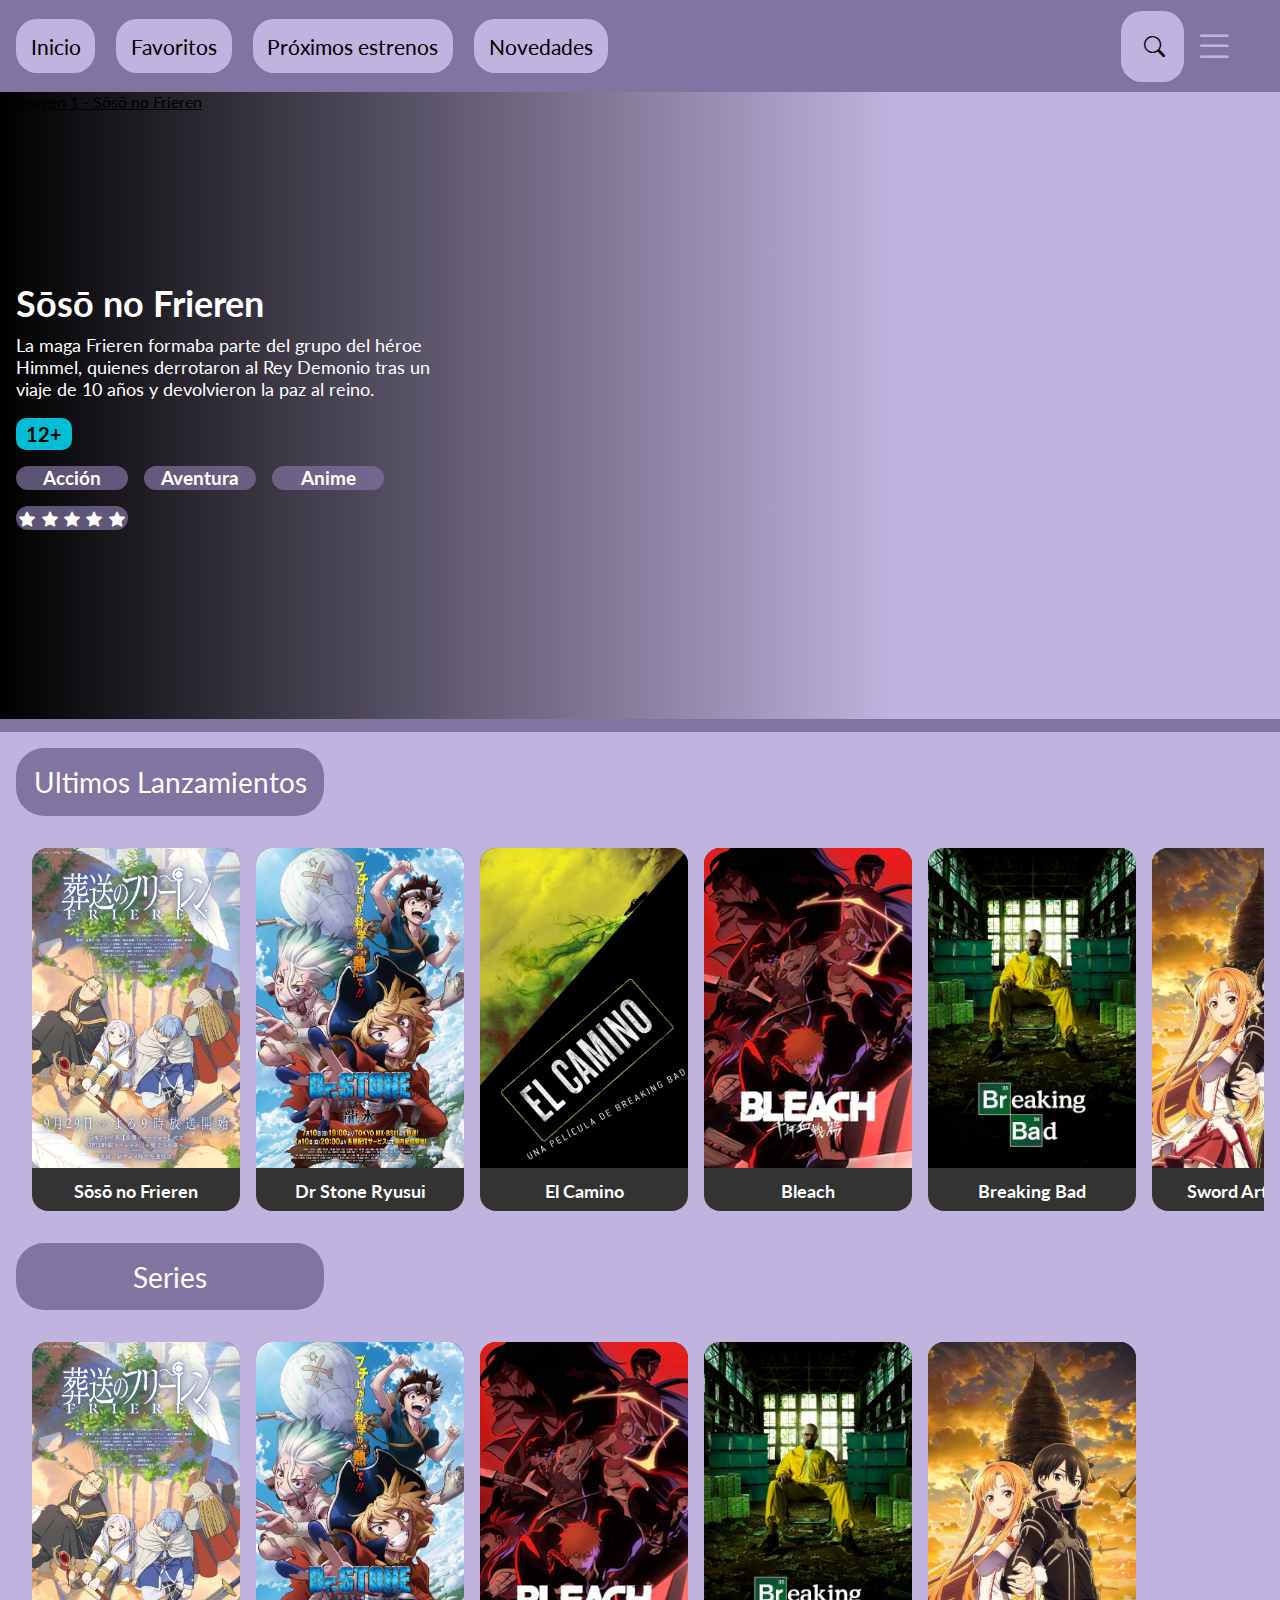
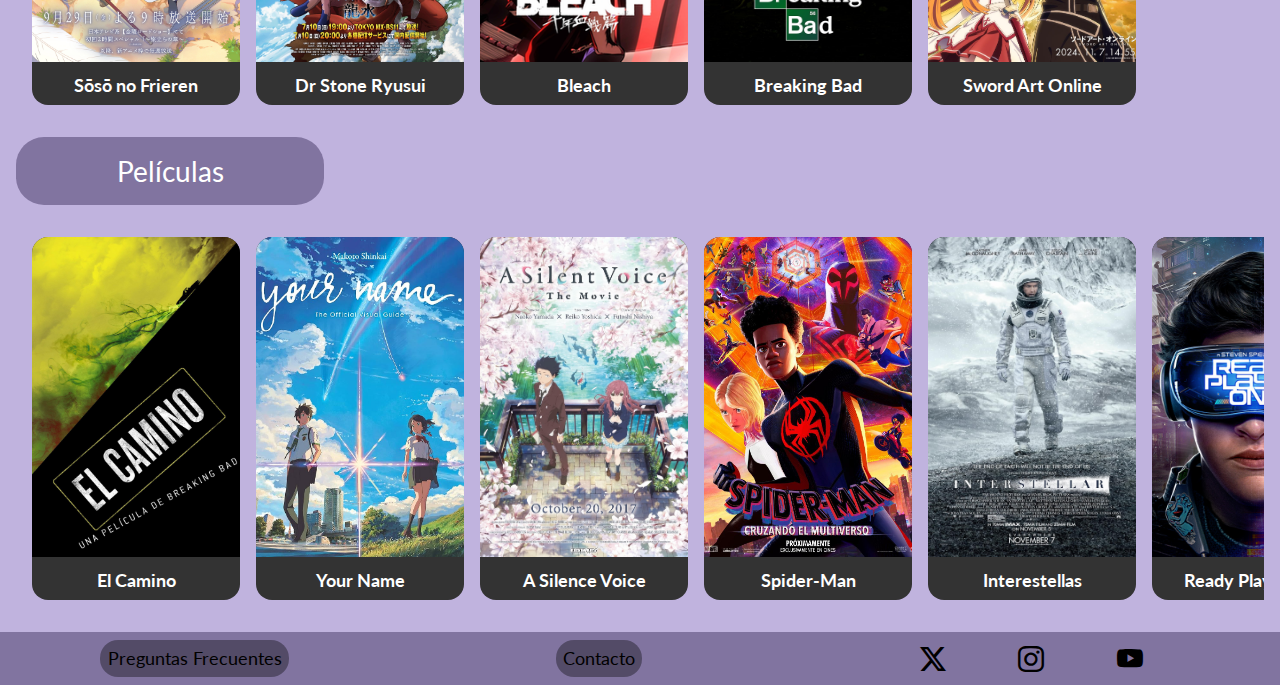
==== commit 7f3c8ffc: "Hot fixing y añadiendo nueva página adicional" ====
--- a/index.html
+++ b/index.html
@@ -22,11 +22,11 @@
         <ul>
           <img src="./img/filmakin.png" alt="Logo" class="nav-logo display_icons">
           <li class="display"><a href="./index.html">Inicio</a></li>
-          <li class="display"><a href="#">Favoritos</a></li>
-          <li class="display"><a href="#">Próximos estrenos</a></li>
+          <li class="display"><a href="./favoritos.html">Favoritos</a></li>
+          <li class="display"><a href="./proximos_lanzamientos.html">Próximos estrenos</a></li>
           <li class="display"><a href="#">Novedades</a></li>
-          <i class="bi bi-house display_icons"><a href="./index.html"></a></i>
-          <i class="bi bi-bookmark-heart-fill display_icons"><a href="#"></a></i>
+          <a href="./index.html" class="display_icons"><i class="bi bi-house"></i></a>
+          <a href="./favoritos.html" class="display_icons"><i class="bi bi-bookmark-heart-fill "></i></a>
           <i class="bi bi-calendar-fill display_icons"><a href="#"></a></i>
           <i class="bi bi-bell-fill display_icons"><a href="#"></a></i>
         </ul>
@@ -40,6 +40,7 @@
           <button><i class="bi bi-list display"></i></button>
           <ul class="menu_accion">
             <li><a href="./configuracion.html" class="items">Cerrar Sesión</a></li>
+            </li>
           </ul>
         </div>
       </nav>
@@ -80,15 +81,16 @@
                 </div>
               </div>
             </div>
-          </a> 
+          </a>
         </div>
         <div class="carrusel-objeto">
-          <img src="./img/drstoneryusui.png" alt="Imagen 2 - Dr Stone Ryusui">
           <img src="./img/drstoneryusui.png" alt="Imagen 2 - Dr Stone Ryusui">
           <div class="carrusel-texto">
             <h2>Dr Stone</h2>
-            <p>Tras todo lo ocurrido Senku tiene claro su nuevo objetivo: descubrir qué fue lo que generó el rayo que convirtió a la humanidad en piedra. 
-              Para ello tiene que viajar al otro lado del planeta, y con los medios de la nueva era de piedra, solo puede hacerlo con barco. 
+            <p>Tras todo lo ocurrido Senku tiene claro su nuevo objetivo: descubrir qué fue lo que generó el rayo que
+              convirtió a la humanidad en piedra.
+              Para ello tiene que viajar al otro lado del planeta, y con los medios de la nueva era de piedra, solo
+              puede hacerlo con barco.
               Es hora de buscar a un buen navegante que pueda llevarles hasta su destino.</p>
             <div class="plus_12">
               <h3>12+</h3>
@@ -96,7 +98,6 @@
             <div class="categoria-bordes">
               <div class="categoria">
                 <h3>Comedia</h3>
-                <h3>Comedia</h3>
               </div>
               <div class="categoria">
                 <h3>Aventura</h3>
@@ -118,9 +119,7 @@
         </div>
         <div class="carrusel-objeto">
           <img src="./img/elcamino.jpg" alt="Imagen 3 - El Camino">
-          <img src="./img/elcamino.jpg" alt="Imagen 3 - El Camino">
           <div class="carrusel-texto">
-            <h2>Breaking Bad: El Camino</h2>
             <h2>Breaking Bad: El Camino</h2>
             <p>Un profesor de química con cáncer terminal se asocia con un exalumno suyo para fabricar y vender
               metanfetamina a fin de que su familia no pase apuros económicos.</p>
@@ -249,7 +248,7 @@
         <h3>Ready Player One</h3>
       </div>
     </div>
-    
+
   </section>
   <footer class="pie">
     <div>
--- a/css/stylesheet.css
+++ b/css/stylesheet.css
@@ -17,13 +17,18 @@
 }
 
 .display {
-  display: all;
+  display: block;
 }
 
 .display_icons {
   display: none;
 }
 
+.bi-bookmark-heart-fill:hover,
+.bi-house:hover,
+.bi-calendar-fill:hover {
+    color: var(--color_mainDark);
+}
 /*NAVEGADOR*/
 nav {
   font-size: 21px;
@@ -127,7 +132,6 @@
 
   .nav2 {
     justify-content: flex-end;
-    gap: 1em;
   }
 
   .menu_desplegable {
@@ -165,7 +169,7 @@
   button {
     font-size: 1em;
     background-color: transparent;
-    padding: 0.3em;
+    padding: 0.4em;
     border-radius: 0.5em;
     border: none;
     cursor: pointer;
@@ -344,7 +348,7 @@
     background-color: var(--color_second);
     width: 100%;
   }
-  
+
   .expositor-tarjetas {
     display: flex;
     gap: 1em;
@@ -356,14 +360,18 @@
     white-space: nowrap;
     scrollbar-width: thin;
   }
+
   .expositor-tarjetas::-webkit-scrollbar {
-    height: 8px; /* Altura de la barra de desplazamiento */
-}
-
-.expositor-tarjetas::-webkit-scrollbar-thumb {
-  background: var(--color_mainDark); /* Color del scrollbar */
-  border-radius: 4px;
-}
+    height: 8px;
+    /* Altura de la barra de desplazamiento */
+  }
+
+  .expositor-tarjetas::-webkit-scrollbar-thumb {
+    background: var(--color_mainDark);
+    /* Color del scrollbar */
+    border-radius: 4px;
+  }
+
   /* Estilos para las tarjetas */
   .tarjeta {
     width: 13em;
@@ -392,7 +400,8 @@
     transform: scale(1.05);
     /* Efecto de hover */
   }
-  .listado_espacio{
+
+  .listado_espacio {
     display: flex;
     justify-content: start;
     width: 100%;
@@ -438,6 +447,10 @@
 
   .redes a:visited {
     color: black;
+  }
+
+  a:link {
+    color: black
   }
 
   .redes a:hover {
@@ -681,25 +694,26 @@
     scrollbar-width: thin;
     padding-left: 5em;
   }
+
   .expositor-tarjetas::-webkit-scrollbar {
-    height: 12px; 
-}
-
-.expositor-tarjetas::-webkit-scrollbar-thumb {
-  background: var(--color_mainDark); 
-  border-radius: 4px;
-}
-
-.tarjeta {
-  width: 13em;
-  background: var(--color_lightDark);
-  color: white;
-  border-radius: 1em;
-  overflow: hidden;
-  text-align: center;
-  transition: transform 0.3s ease;
-  flex-shrink: 0;
-}
+    height: 12px;
+  }
+
+  .expositor-tarjetas::-webkit-scrollbar-thumb {
+    background: var(--color_mainDark);
+    border-radius: 4px;
+  }
+
+  .tarjeta {
+    width: 13em;
+    background: var(--color_lightDark);
+    color: white;
+    border-radius: 1em;
+    overflow: hidden;
+    text-align: center;
+    transition: transform 0.3s ease;
+    flex-shrink: 0;
+  }
 
   .tarjeta img {
     width: 100%;
@@ -719,14 +733,31 @@
     /* Efecto de hover */
   }
 
-}
-
-/* Modelo Normal (Para tablets en vertical) */
-
-@media (max-width: 768px) {
-
-  .borde {
-    width: 100%;
+  .listado_espacio {
+    display: flex;
+    justify-content: start;
+    width: 100%;
+    padding-left: 4em;
+  }
+
+  .listado {
+    display: flex;
+    white-space: nowrap;
+    justify-content: center;
+    background-color: var(--color_main);
+    width: 10em;
+    font-size: 18px;
+    color: white;
+    padding: 0.6em;
+    border-radius: 1em;
+  }
+
+  .pie {
+    display: flex;
+    gap: 3em;
+    justify-content: space-around;
+    align-items: center;
+    padding-top: 1em;
     padding-left: 1em;
   }
 
@@ -764,6 +795,9 @@
     font-size: 20px;
   }
 
+  a:link {
+    color: black
+  }
 
 }
 
@@ -795,7 +829,7 @@
   button {
     font-size: 1em;
     background-color: var(--color_mainDarkTrans);
-    padding: 0.3em;
+    padding: 0.4em;
     border-radius: 0.5em;
     border: none;
     cursor: pointer;
@@ -831,12 +865,14 @@
     flex-direction: row;
     justify-content: start;
     padding: 0.5em 0;
+    padding-left: 1em;
   }
 
   .nav2 span {
     display: flex;
     align-items: center;
   }
+
   .menu_desplegable {
     position: relative;
     display: inline-block;
@@ -910,13 +946,15 @@
     padding-left: 0em;
   }
 
-  .listado_espacio{
+  .listado_espacio {
     padding-left: 0em;
   }
+
   .carrusel-texto h2 {
     margin: 0;
     font-size: clamp(20px, 5vw, 36px);
   }
+
   /* Desactivar la seccion de redes y ayuda */
   .pie {
     display: none;
@@ -957,7 +995,9 @@
     z-index: 1000;
     display: flex;
     padding: 0.5em 0;
-  }
+    padding-left: 1em;
+  }
+
   /* Para que el hamburger list, para que aparezca arriba y no abajo*/
   .menu_accion {
     bottom: 100%;
--- a/css/color_define.css
+++ b/css/color_define.css
@@ -7,4 +7,7 @@
     --color_lightDark: #333333;
     --color_18: #FF0000;
     --color_mainDarkTrans: #534b6774;
+    --color_secondTrans: #c1b5de80;
+    --color_hollowPurple: #381b46;
+    --color_lightPink: #e1d0e8;
 }